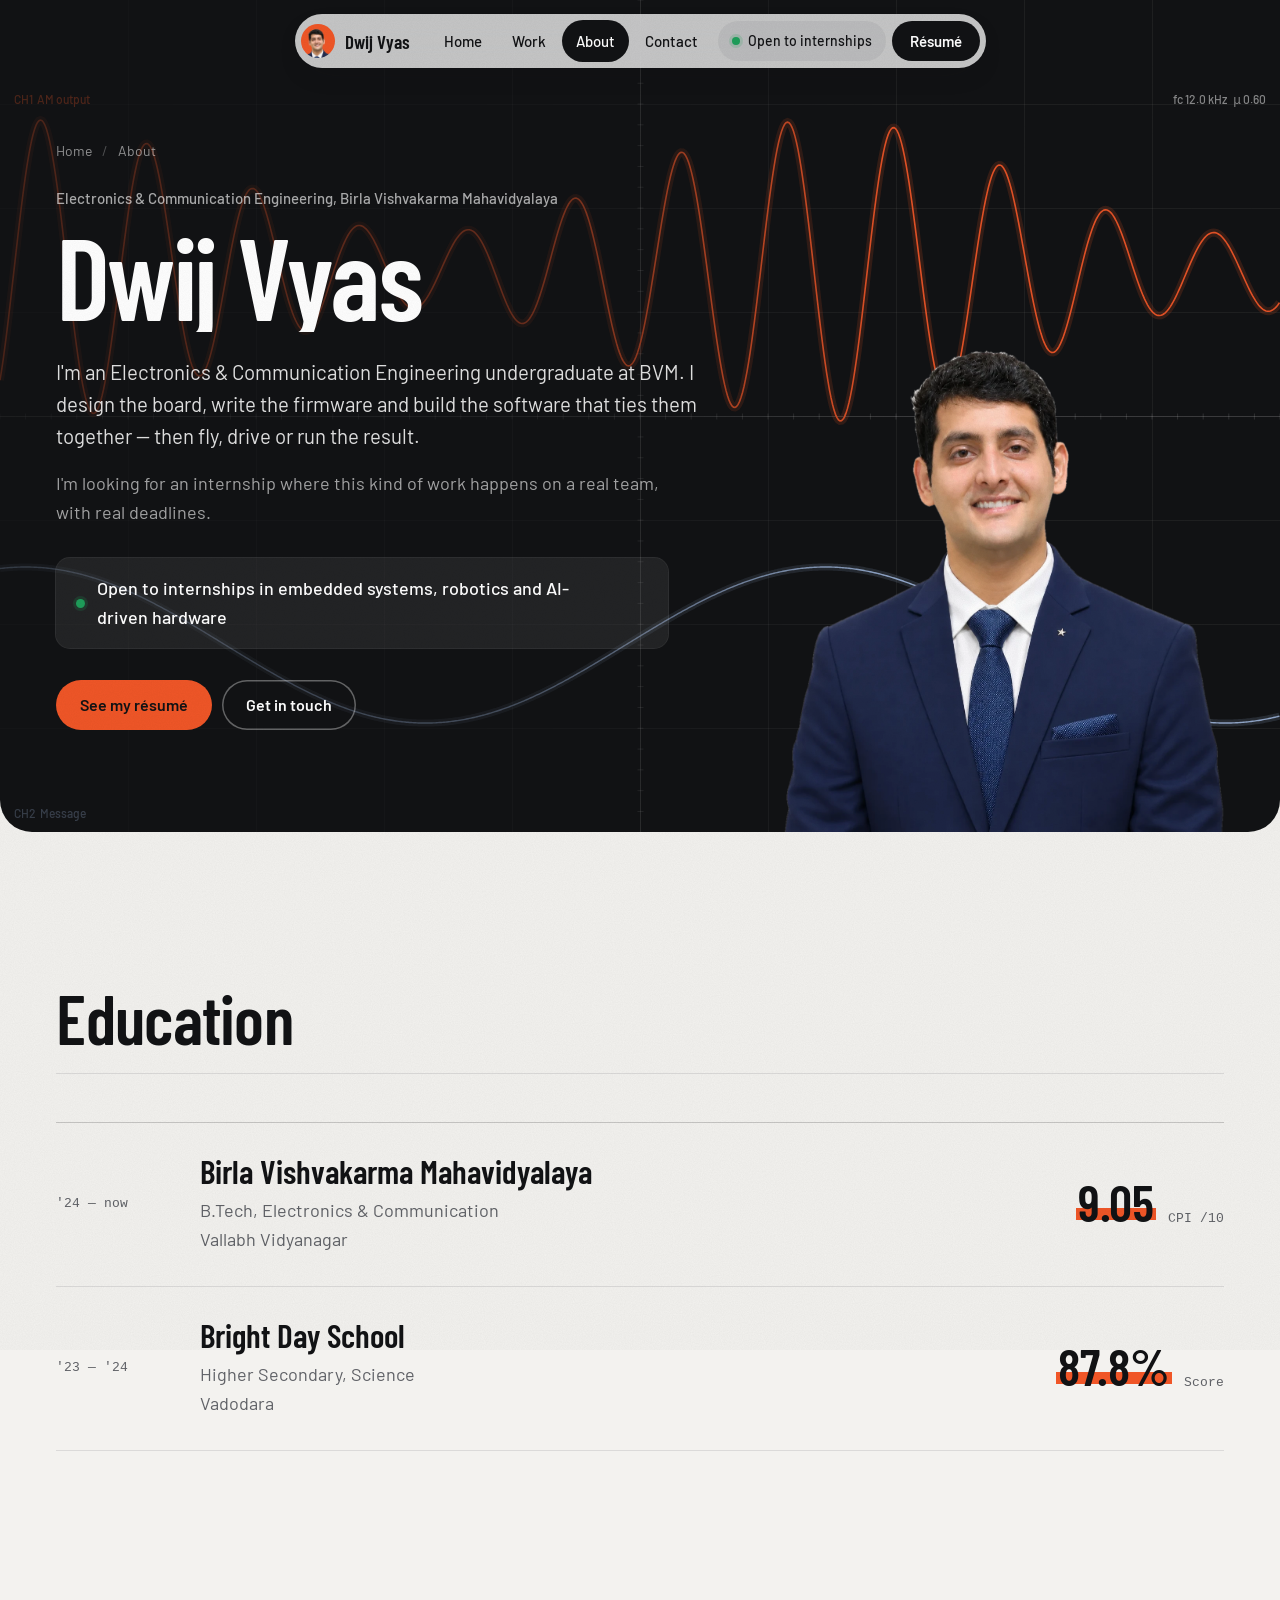
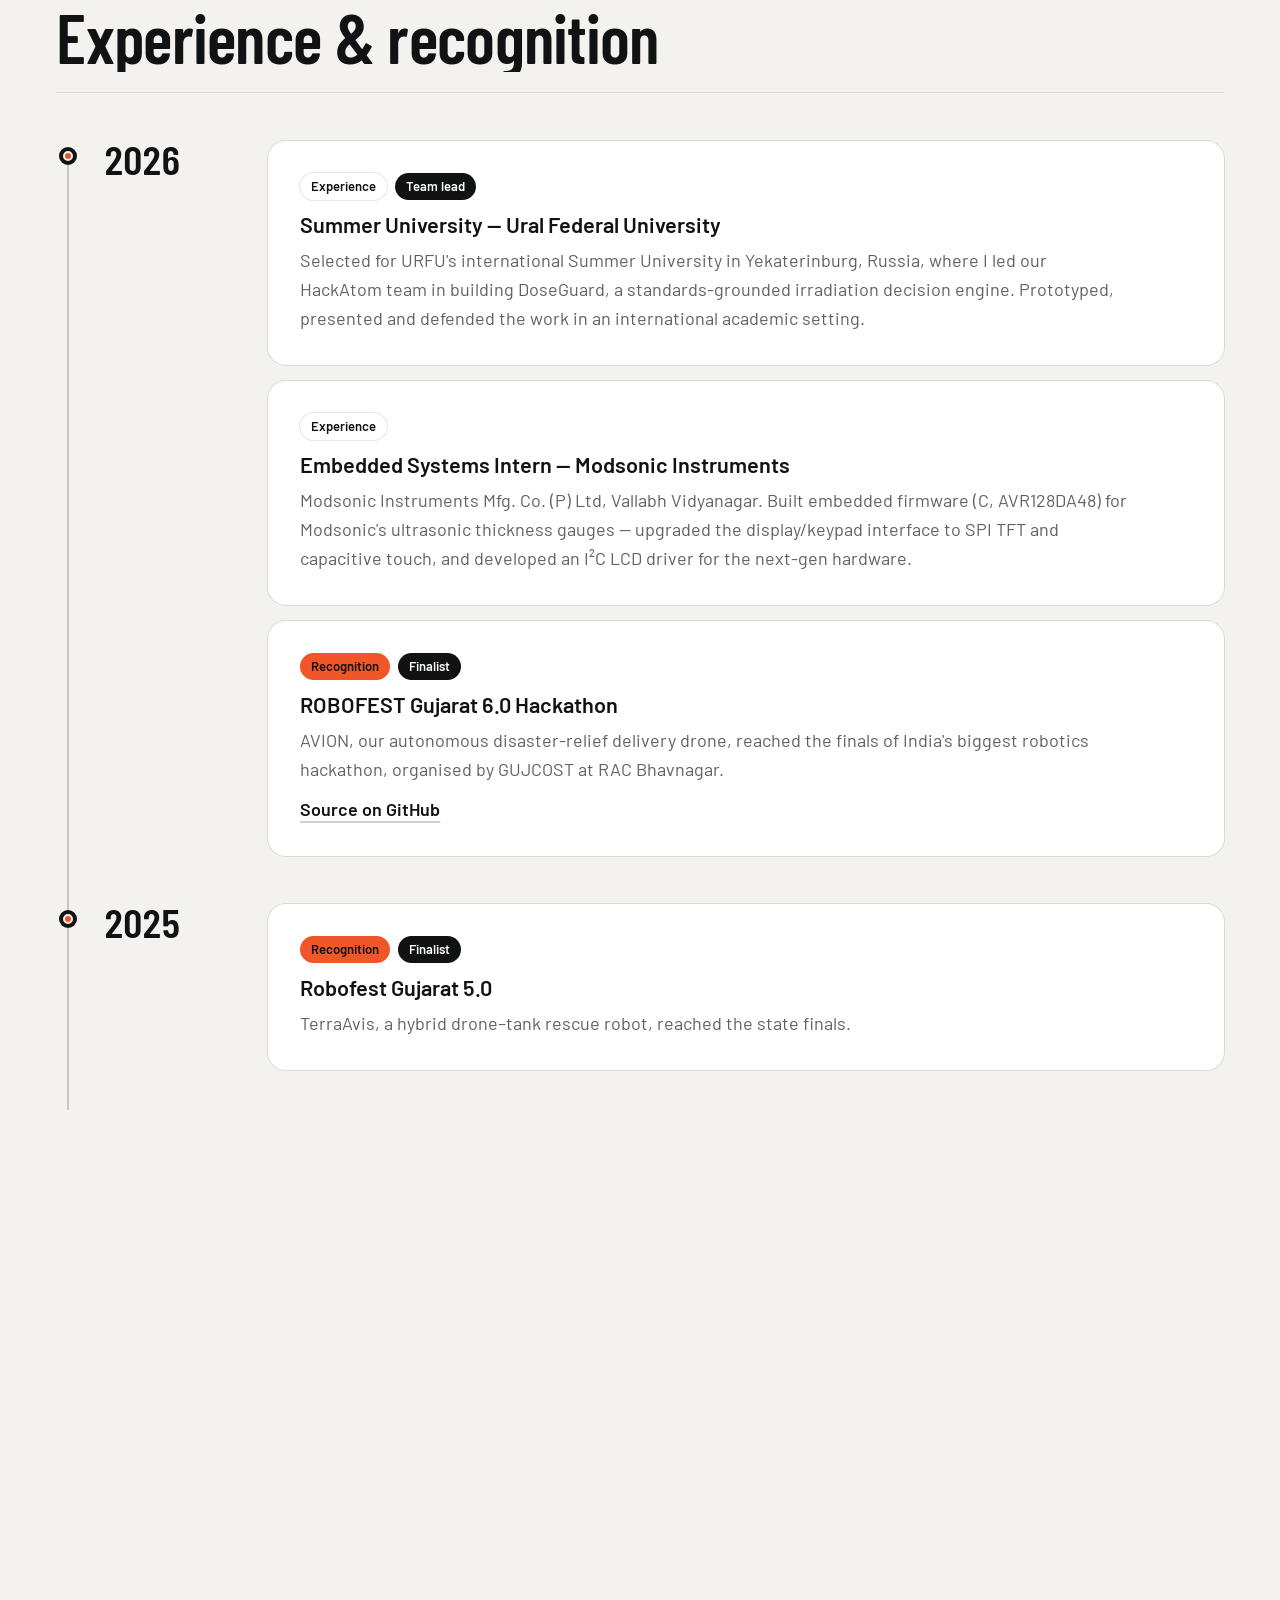
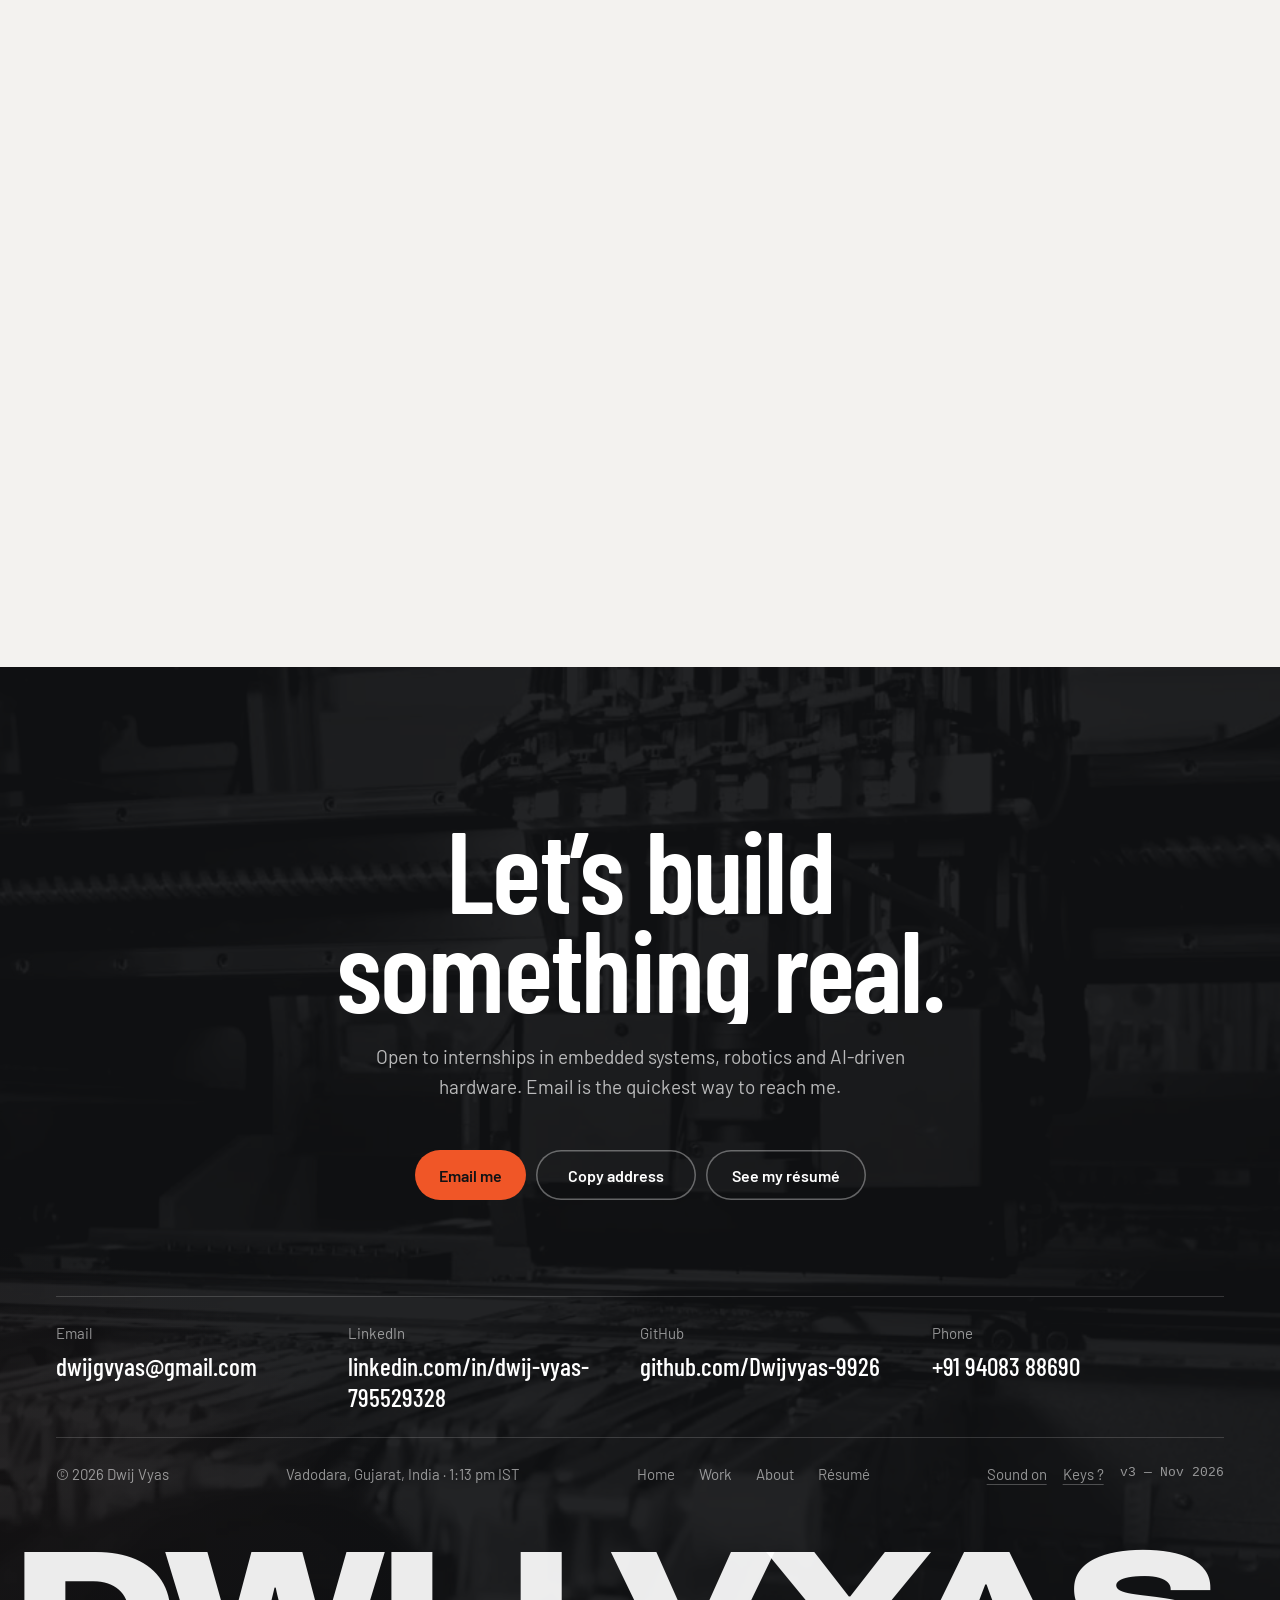
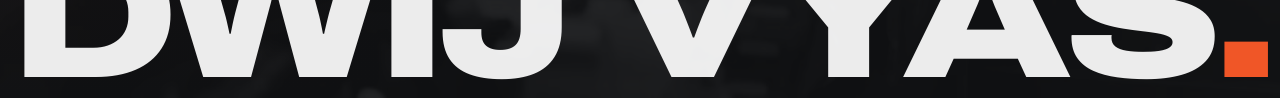
==== about.html @ 664eb2e4 "Replace the site with the new portfolio Removes the previous site (index, admin, recruiter page, the" ====
<!DOCTYPE html>
<html lang="en">
<head>
<meta charset="utf-8">
<meta name="viewport" content="width=device-width, initial-scale=1, viewport-fit=cover">
<title>About — Dwij Vyas</title>
<meta name="description" content="About Dwij Vyas: Electronics &amp; Communication Engineering at BVM, embedded systems intern, two-time state robotics finalist. Education, experience, recognition and skills.">
<meta name="author" content="Dwij Vyas">
<meta name="theme-color" content="#F3F2EF">
<link rel="canonical" href="https://dwijvyasportfolio.vercel.app/about">
<meta property="og:type" content="website">
<meta property="og:url" content="https://dwijvyasportfolio.vercel.app/about">
<meta property="og:title" content="About — Dwij Vyas">
<meta property="og:description" content="About Dwij Vyas: Electronics &amp; Communication Engineering at BVM, embedded systems intern, two-time state robotics finalist. Education, experience, recognition and skills.">
<meta property="og:image" content="https://dwijvyasportfolio.vercel.app/og-image.jpg">
<meta property="og:image:width" content="1200">
<meta property="og:image:height" content="630">
<meta property="og:image:alt" content="Dwij Vyas — engineering portfolio">
<meta property="og:site_name" content="Dwij Vyas">
<meta property="og:locale" content="en_IN">
<meta name="twitter:card" content="summary_large_image">
<meta name="twitter:title" content="About — Dwij Vyas">
<meta name="twitter:description" content="About Dwij Vyas: Electronics &amp; Communication Engineering at BVM, embedded systems intern, two-time state robotics finalist. Education, experience, recognition and skills.">
<meta name="twitter:image" content="https://dwijvyasportfolio.vercel.app/og-image.jpg">
<link rel="icon" href="./favicon.ico" sizes="any">
<link rel="icon" type="image/png" sizes="32x32" href="./assets/favicon-32.png">
<link rel="icon" type="image/png" sizes="192x192" href="./assets/favicon-192.png">
<link rel="apple-touch-icon" sizes="180x180" href="./assets/apple-touch-icon.png">
<link rel="preload" href="./fonts/BarlowCondensed-600.woff2" as="font" type="font/woff2" crossorigin>
<link rel="preload" href="./fonts/Barlow-400.woff2" as="font" type="font/woff2" crossorigin>
<link rel="preload" href="./fonts/BenchMono-400.woff2" as="font" type="font/woff2" crossorigin>
<link rel="preload" href="./assets/portrait-hero.webp" as="image">
<link rel="stylesheet" href="./vendor/lenis/lenis.css">
<link rel="stylesheet" href="./assets/site.css">
<script type="application/ld+json">
{
  "@context": "https://schema.org",
  "@type": "Person",
  "name": "Dwij Vyas",
  "jobTitle": "Electronics & Communication Engineering student",
  "description": "Builds hardware-software systems: an autonomous relief drone, a hybrid drone-tank rescue robot, a 4-bit microprocessor from discrete logic, embedded AI devices.",
  "email": "mailto:dwijgvyas@gmail.com",
  "telephone": "+91-94083-88690",
  "url": "https://dwijvyasportfolio.vercel.app/",
  "image": "https://dwijvyasportfolio.vercel.app/assets/portrait-hero.webp",
  "address": { "@type": "PostalAddress", "addressLocality": "Vadodara", "addressRegion": "Gujarat", "addressCountry": "IN" },
  "alumniOf": [
    { "@type": "CollegeOrUniversity", "name": "Birla Vishvakarma Mahavidyalaya" },
    { "@type": "HighSchool", "name": "Bright Day School, Vadodara" }
  ],
  "sameAs": ["https://www.linkedin.com/in/dwij-vyas-795529328/", "https://github.com/Dwijvyas-9926"],
  "knowsAbout": ["Embedded systems","Robotics","Autonomous UAVs","Digital electronics","CPU architecture","PCB design","Computer vision","Verilog","Python","C++"]
}
</script>
<!-- ══════════════════════════════════════════════════════════════════
     CLOUD SYNC — optional. Leave blank and everything works locally.
     Fill these in to edit from any device and publish instantly.
     Setup takes about five minutes; see DEPLOY.md.
     The key below is a *public* anon key by design — your row-level
     security policy is what protects writes, not this string.
     ══════════════════════════════════════════════════════════════════ -->
<script>
  window.PORTFOLIO_CLOUD = {
    url: "",   // e.g. "https://abcdefgh.supabase.co"
    key: ""    // the project's anon / publishable key
  };
</script>
</head>
<body data-page="about">
<main id="main">
  <header class="ahead">
    <canvas class="ahead__scope" data-scope data-follow="pointer" data-top="104" aria-hidden="true"></canvas>
    <div class="wrap ahead__in">
      <div class="ahead__text">
        <nav class="crumbs" aria-label="Breadcrumb"><a href="./">Home</a><span aria-hidden="true">/</span><span aria-current="page">About</span></nav>
        <p class="eyebrow" data-bind="discipline"></p>
        <h1 class="rv" data-bind="name"></h1>
        <p class="ahead__lead" data-bind="about1"></p>
        <p class="ahead__more" data-bind="about2"></p>
        <p class="avail" data-bind="availability"></p>
        <div class="bio__cta">
          <a class="btn btn--accent" href="./resume.html" data-magnetic>See my résumé</a>
          <a class="btn btn--ghost" href="#contact">Get in touch</a>
        </div>
      </div>
      <figure class="ahead__img"><img src="./assets/portrait-hero.webp" width="1123" height="1230" alt="Portrait of Dwij Vyas" decoding="async"></figure>
    </div>
  </header>

  <section class="sect" aria-labelledby="edu-h">
    <div class="wrap">
      <div class="shead"><h2 class="rv" id="edu-h"><span class="line"><span>Education</span></span></h2></div>
      <ol class="edu" data-bind="education"></ol>
    </div>
  </section>

  <section class="sect" aria-labelledby="rec-h">
    <div class="wrap">
      <div class="shead"><h2 class="rv" id="rec-h"><span class="line"><span>Experience &amp; recognition</span></span></h2></div>
      <div class="tl" id="tl" data-bind="record"></div>
    </div>
  </section>

  <section class="sect" aria-labelledby="sk-h">
    <div class="wrap">
      <div class="skpanel">
        <div class="shead"><h2 class="rv" id="sk-h"><span class="line"><span>Skills</span></span></h2><p class="mono" data-bind="skillsMeta"></p></div>
        <div class="skgrid" data-bind="skills"></div>
      </div>
    </div>
  </section>
</main>
<script src="./vendor/lenis/lenis.min.js"></script>
<script src="./assets/site.js"></script>
<script src="./assets/scope.js" defer></script>
<script>
Site.ready(C => {
  const { $, esc, bind, linkLabel, ext, observe, reduced } = Site;
  const p = C.profile || {};
  bind('discipline', esc([p.discipline, p.institution].filter(Boolean).join(', ')));
  bind('name', `<span class="line"><span>${esc(String(p.name || '').trim())}</span></span>`);
  bind('about1', esc(p.about1));
  bind('about2', esc(p.about2));
  const av = bind('availability', esc(p.availability)); if (av && !p.availability) av.hidden = true;

  // education: a card each, with the score pulled out
  bind('education', (C.education || []).map(e => {
    const parts = String(e.detail || '').split('·').map(s => s.trim()).filter(Boolean);
    const si = parts.findIndex(s => /CPI|%|GPA|CGPA/i.test(s));
    const score = si > -1 ? parts.splice(si, 1)[0] : '';
    const m = /([\d.]+)\s*(\/\s*\d+|%)?/.exec(score);
    return `<li class="edu__row fade"><span class="edu__yr mono">${esc(e.years)}</span><span class="edu__body"><h3>${esc(e.school)}</h3><p>${parts.map(esc).join('<br>')}</p></span>
      ${m ? `<span class="edu__score"><b>${esc(m[1])}${m[2] === '%' ? '%' : ''}</b><span class="mono">${esc(/CPI/i.test(score) ? 'CPI' + (m[2] && m[2] !== '%' ? ' ' + m[2].replace(/\s/g, '') : '') : 'Score')}</span></span>` : ''}</li>`;
  }).join(''));

  // experience & recognition: a trace with solder-pad nodes
  const ms = (C.milestones || []).slice();
  const years = [...new Set(ms.map(m => String(m.when || '').trim()))].sort((a, b) => b.localeCompare(a));
  bind('record', years.map(y => `
    <div class="tl__year fade"><p class="tl__k">${esc(y || '')}</p><div>
      ${ms.filter(m => String(m.when || '').trim() === y).map(m => `
        <article class="entry">
          <div class="entry__top"><span class="pill pill--${esc(String(m.kind || '').toLowerCase())}">${esc(m.kind)}</span>${m.emphasis ? `<span class="pill pill--em">${esc(m.emphasis)}</span>` : ''}</div>
          <h3>${esc(m.title)}</h3>
          ${m.note ? `<p>${esc(m.note)}</p>` : ''}
          ${m.link ? `<a class="link" href="${esc(Site.safeHref(m.link))}"${ext(m.link)}>${linkLabel(m.link)}</a>` : ''}
        </article>`).join('')}
    </div></div>`).join(''));
  // the trace fills in as you scroll through it
  const tl = $('#tl');
  const fill = () => { const r = tl.getBoundingClientRect(); const q = Math.min(1, Math.max(0, (innerHeight * 0.7 - r.top) / r.height)); tl.style.setProperty('--fill-h', (reduced ? 100 : q * 100).toFixed(1) + '%'); };
  addEventListener('scroll', fill, { passive: true }); fill();

  // skills: each area gets its own waveform
  const WAVES = { logic: 'square', embedded: 'pulse', software: 'sine', robotics: 'triangle', fab: 'saw' };
  const wave = kind => {
    const pts = [];
    for (let i = 0; i <= 200; i++) {
      const x = i / 200, ph = (x * 4) % 1; let y;
      if (kind === 'square') y = ph < 0.5 ? 0.15 : 0.85;
      else if (kind === 'pulse') y = ph < 0.18 ? 0.12 : 0.88;
      else if (kind === 'triangle') y = ph < 0.5 ? 0.85 - ph * 1.4 : 0.15 + (ph - 0.5) * 1.4;
      else if (kind === 'saw') y = 0.85 - ph * 0.7;
      else y = 0.5 - 0.36 * Math.sin(x * 8 * Math.PI);
      pts.push(`${(x * 300).toFixed(1)},${(y * 36).toFixed(1)}`);
    }
    return `<svg viewBox="0 0 300 36" preserveAspectRatio="none" aria-hidden="true"><line x1="0" y1="18" x2="300" y2="18"/><path d="M${pts.join(' L')}"/></svg>`;
  };
  const all = (C.domains || []).find(d => d.id === 'all');
  const doms = (C.domains || []).filter(d => d.id !== 'all' && (d.skills || []).length);
  bind('skillsMeta', all ? `${all.skills.length} tools and disciplines across ${doms.length} areas` : '');
  bind('skills', doms.map((d, i) => `<article class="skcard fade${doms.length % 3 === 2 && i === doms.length - 1 ? ' skcard--wide' : ''}">${wave(WAVES[d.id] || 'sine')}
    <h3>${esc(d.label)}<small class="mono">${d.skills.length}</small></h3><ul>${d.skills.map(s => `<li>${esc(s)}</li>`).join('')}</ul></article>`).join(''));
  observe();
});
</script>
</body>
</html>
---- vendor/lenis/lenis.css ----
html.lenis,html.lenis body{height:auto}.lenis.lenis-smooth [data-lenis-prevent]{overscroll-behavior:contain}.lenis.lenis-stopped{overflow:clip}.lenis.lenis-smooth iframe{pointer-events:none}
---- assets/site.css ----
/* ─────────────────────────────────────────────────────────────
   Dwij Vyas — shared design system
   Palette: neutral off-white, near-black ink, one orange accent.
   Spacing: 8px scale. Type: Barlow Condensed (display), Barlow (text).
   ───────────────────────────────────────────────────────────── */
@font-face{font-family:"Barlow";src:url(../fonts/Barlow-400.woff2) format("woff2");font-weight:400;font-style:normal;font-display:swap}
@font-face{font-family:"Barlow";src:url(../fonts/Barlow-400i.woff2) format("woff2");font-weight:400;font-style:italic;font-display:swap}
@font-face{font-family:"Barlow";src:url(../fonts/Barlow-500.woff2) format("woff2");font-weight:500;font-style:normal;font-display:swap}
@font-face{font-family:"Barlow";src:url(../fonts/Barlow-600.woff2) format("woff2");font-weight:600;font-style:normal;font-display:swap}
@font-face{font-family:"Archivo";src:url(../fonts/Archivo-var.woff2) format("woff2");font-weight:600 900;font-stretch:100% 125%;font-style:normal;font-display:swap}
@font-face{font-family:"Bench Mono";src:url(../fonts/BenchMono-400.woff2) format("woff2");font-weight:400;font-style:normal;font-display:swap}
@font-face{font-family:"Barlow Condensed";src:url(../fonts/BarlowCondensed-500.woff2) format("woff2");font-weight:500;font-style:normal;font-display:swap}
@font-face{font-family:"Barlow Condensed";src:url(../fonts/BarlowCondensed-600.woff2) format("woff2");font-weight:600;font-style:normal;font-display:swap}

:root{
  --bg:#F3F2EF;        /* page */
  --card:#FFFFFF;      /* raised surfaces */
  --fill:#E8E7E3;      /* quiet fills, image placeholders */
  --ink:#111214;       /* text, dark blocks */
  --ink-2:#5F6166;     /* secondary text (5.5:1 on --bg) */
  --accent:#F05627;    /* markers, dots, hovers; never as text on light */
  --line:rgba(17,18,20,.1);
  --line-2:rgba(17,18,20,.2);

  --sans:"Barlow",system-ui,-apple-system,"Segoe UI",Roboto,Arial,sans-serif;
  --cond:"Barlow Condensed","Barlow",system-ui,sans-serif;
  --mono:"Bench Mono",ui-monospace,"SF Mono",Menlo,Consolas,monospace;

  /* type scale */
  --t-display:clamp(64px,9vw,148px);
  --t-title:clamp(44px,5.4vw,84px);
  --t-head:clamp(28px,2.6vw,40px);
  --t-lead:clamp(20px,1.6vw,24px);
  --t-body:18px;
  --t-small:15px;
  --t-label:13px;

  /* spacing (8px scale) */
  --s1:8px;--s2:16px;--s3:24px;--s4:32px;--s5:48px;--s6:64px;--s7:96px;--s8:128px;
  --gx:clamp(20px,4.4vw,64px);
  --max:1320px;
  --sect:clamp(96px,12vw,160px);
  --radius:18px;
  --ease:cubic-bezier(.2,.7,.1,1);
}

*,*::before,*::after{box-sizing:border-box}
html{-webkit-text-size-adjust:100%;scroll-padding-top:96px}
body{margin:0;background:var(--bg);color:var(--ink);font:400 var(--t-body)/1.6 var(--sans);
  -webkit-font-smoothing:antialiased;text-rendering:optimizeLegibility;overflow-x:clip}
img{max-width:100%;display:block}
a{color:inherit;text-decoration-thickness:1px;text-underline-offset:.22em}
h1,h2,h3,h4,p,ul,ol,dl,dd,figure{margin:0}
h1,h2,h3{text-wrap:balance}
p{text-wrap:pretty}
ul,ol{padding:0;list-style:none}
button{font:inherit;color:inherit;background:none;border:0;padding:0;cursor:pointer;text-align:inherit}
:focus-visible{outline:2px solid var(--accent);outline-offset:3px;border-radius:6px}
::selection{background:var(--ink);color:#fff}
[hidden]{display:none!important}
.wrap{max-width:var(--max);margin:0 auto;padding:0 var(--gx)}
.sr{position:absolute!important;width:1px;height:1px;overflow:hidden;clip:rect(0 0 0 0);white-space:nowrap}
.skip{position:absolute;left:12px;top:-60px;z-index:100;background:var(--ink);color:#fff;padding:10px 14px;border-radius:8px}
.skip:focus{top:12px}
.muted{color:var(--ink-2)}
.mono{font-family:var(--mono);font-size:13px;letter-spacing:0;font-feature-settings:"tnum" 1}

/* ── chrome: preloader, grain, progress, cursor ─────────── */
.pre{position:fixed;inset:0;z-index:90;background:var(--ink);color:#fff;display:flex;flex-direction:column;justify-content:flex-end;padding:0 var(--gx) var(--s4);
  transition:transform .9s cubic-bezier(.8,0,.2,1),visibility 0s .9s;will-change:transform}
.pre.is-done{transform:translateY(-100%);visibility:hidden}
.pre__n{font-size:clamp(64px,10vw,160px);line-height:.9;letter-spacing:-.04em;font-family:var(--cond);font-weight:600}
.pre__n span+span{font-size:.3em;color:rgba(255,255,255,.4);margin-left:.1em;letter-spacing:0}
.pre__w{margin-top:var(--s2);color:rgba(255,255,255,.55)}
body.is-pre{overflow:hidden}
.grain{position:fixed;inset:-50%;z-index:60;pointer-events:none;opacity:.045;mix-blend-mode:multiply;
  background-image:url("data:image/svg+xml,%3Csvg xmlns='http://www.w3.org/2000/svg' width='280' height='280'%3E%3Cfilter id='n'%3E%3CfeTurbulence type='fractalNoise' baseFrequency='.9' numOctaves='3' stitchTiles='stitch'/%3E%3CfeColorMatrix values='0 0 0 0 0 0 0 0 0 0 0 0 0 0 0 0 0 0 .9 0'/%3E%3C/filter%3E%3Crect width='100%25' height='100%25' filter='url(%23n)'/%3E%3C/svg%3E");
  animation:grain 1.2s steps(4) infinite}
@media (pointer:coarse){.grain{animation:none;opacity:.035}}
@keyframes grain{0%{transform:translate(0,0)}25%{transform:translate(-3%,2%)}50%{transform:translate(2%,-3%)}75%{transform:translate(-1%,-1%)}100%{transform:translate(3%,2%)}}
.prog{position:fixed;left:0;right:0;top:0;height:2px;z-index:45;pointer-events:none}
.prog i{display:block;height:100%;background:var(--accent);transform:scaleX(0);transform-origin:0 50%}
.cur{position:fixed;left:0;top:0;z-index:95;pointer-events:none;opacity:0;transition:opacity .3s;will-change:transform}
.cur.is-on{opacity:1}
.cur i{position:absolute;left:-4px;top:-4px;width:8px;height:8px;border-radius:50%;background:var(--ink);transition:transform .35s var(--ease),opacity .25s}
.cur span{position:absolute;left:-30px;top:-30px;width:60px;height:60px;border-radius:50%;background:var(--accent);color:var(--ink);display:grid;place-items:center;
  font:600 13px/1 var(--sans);transform:scale(0);transition:transform .4s var(--ease)}
.cur.is-label i{transform:scale(0)}
.cur.is-label span{transform:scale(1)}
@media (hover:hover) and (pointer:fine){body:has(.cur){cursor:none}body:has(.cur) a,body:has(.cur) button,body:has(.cur) input{cursor:none}}

/* ── buttons ─────────────────────────────────────────────── */
.btn{display:inline-flex;align-items:center;justify-content:center;gap:10px;height:50px;padding:0 24px;border-radius:999px;
  font-weight:600;font-size:16px;text-decoration:none;white-space:nowrap;
  transition:background-color .25s,color .25s,box-shadow .25s,transform .35s var(--ease)}
.btn svg{width:16px;height:16px;stroke:currentColor;fill:none;stroke-width:1.8;stroke-linecap:round;stroke-linejoin:round}
.btn--primary{background:var(--ink);color:#fff}
.btn--primary:hover{background:#2A2B2F}
.btn--ghost{box-shadow:inset 0 0 0 1.5px var(--line-2)}
.btn--ghost:hover{box-shadow:inset 0 0 0 1.5px var(--ink)}
.btn--accent{background:var(--accent);color:var(--ink)}
.btn--accent:hover{background:#FF6B3D}
.btn--light{background:#fff;color:var(--ink)}
.btn--sm{height:40px;padding:0 18px;font-size:15px}
.link{font-weight:600;text-decoration:underline;text-decoration-thickness:1.5px;text-underline-offset:.28em;text-decoration-color:var(--line-2);transition:text-decoration-color .2s}
.link:hover{text-decoration-color:var(--accent)}

/* ── header: floating pill ───────────────────────────────── */
.hdr{position:fixed;top:14px;left:0;right:0;z-index:40;display:flex;justify-content:center;padding:0 12px;pointer-events:none;transition:transform .5s var(--ease)}
.hdr.is-hidden{transform:translateY(calc(-100% - 20px))}
.pillnav{view-transition-name:pillnav;pointer-events:auto;display:flex;align-items:center;gap:6px;padding:6px;border-radius:999px;
  background:rgba(255,255,255,.76);-webkit-backdrop-filter:saturate(1.4) blur(16px);backdrop-filter:saturate(1.4) blur(16px);
  box-shadow:0 10px 30px -14px rgba(17,18,20,.28),0 0 0 1px rgba(17,18,20,.06)}
.pillnav__me{display:flex;align-items:center;gap:10px;padding:0 14px 0 0;text-decoration:none;font:600 19px/1 var(--cond)}
.pillnav__me img{width:34px;height:34px;border-radius:50%;object-fit:cover}
.nav{display:flex;gap:2px}
.nav a{font-size:15px;font-weight:500;text-decoration:none;padding:9px 14px;border-radius:999px;transition:background-color .2s,color .2s}
.nav a:hover{background:rgba(17,18,20,.06)}
.nav a{position:relative}
.nav a[aria-current="page"]{background:var(--ink);color:#fff}
.status{display:inline-flex;align-items:center;gap:8px;font-size:14px;font-weight:500;padding:9px 14px;border-radius:999px;background:rgba(17,18,20,.05);white-space:nowrap}
.status::before{content:"";width:8px;height:8px;border-radius:50%;background:#1E9E5A;box-shadow:0 0 0 3px rgba(30,158,90,.18)}
.menu-btn{display:none;font-weight:600;font-size:15px;padding:9px 16px;border-radius:999px;background:var(--ink);color:#fff}
@media (max-width:1060px){.status{display:none}}
@media (max-width:820px){
  .nav,.pillnav>.btn{display:none}
  .menu-btn{display:block}
  .pillnav{width:100%;justify-content:space-between}
  .nav.is-open{display:flex;position:fixed;top:72px;left:12px;right:12px;flex-direction:column;gap:2px;padding:10px;border-radius:24px;
    background:rgba(255,255,255,.97);box-shadow:0 20px 40px -16px rgba(17,18,20,.3)}
  .nav.is-open a{font:600 30px/1.1 var(--cond);padding:12px 14px;border-radius:14px}
}

/* ── shared structure ───────────────────────────────────── */
.sect{padding-top:var(--sect)}
.shead{display:flex;align-items:flex-end;justify-content:space-between;gap:var(--s3);padding-bottom:var(--s3);margin-bottom:var(--s5);border-bottom:1px solid var(--line)}
.shead h2{font:600 var(--t-title)/.92 var(--cond);letter-spacing:-.01em}
.shead p{color:var(--ink-2);max-width:26em;text-align:right;padding-bottom:8px}
.eyebrow{font-size:var(--t-small);font-weight:500;color:var(--ink-2);margin-bottom:var(--s2)}
@media (max-width:700px){.shead{flex-direction:column;align-items:flex-start}.shead p{text-align:left}}

/* page header (work, about, project) */
.phead{padding:clamp(128px,16vw,184px) 0 var(--s6)}
.crumbs{display:flex;gap:10px;font-size:14px;color:var(--ink-2);margin-bottom:var(--s3)}
.crumbs a{text-decoration:none}
.crumbs a:hover{color:var(--ink)}
.crumbs span[aria-hidden]{opacity:.5}
.phead h1{font:600 var(--t-display)/.86 var(--cond);letter-spacing:-.02em}
.phead__lede{font-size:var(--t-lead);line-height:1.5;max-width:34em;margin-top:var(--s3);color:var(--ink-2)}

/* masked line reveals */
.line{display:block;overflow:hidden;padding-bottom:.06em;margin-bottom:-.06em}
.line>span{display:block}
.rv .line>span{transform:translateY(105%);transition:transform 1.1s var(--ease)}
.rv.in .line>span{transform:none}
.fade{opacity:0;transform:translateY(18px);transition:opacity .9s var(--ease),transform 1s var(--ease)}
.fade.in{opacity:1;transform:none}

/* ── project card (home + work) ─────────────────────────── */
.pgrid{display:grid;grid-template-columns:repeat(2,minmax(0,1fr));column-gap:clamp(24px,3vw,48px);row-gap:clamp(56px,6vw,88px)}
.pcard{display:block;text-decoration:none;color:inherit}
.pcard__img{position:relative;border-radius:var(--radius);overflow:hidden;background:var(--fill);aspect-ratio:4/3}
.pcard__img img{width:100%;height:100%;object-fit:cover;transition:transform .9s var(--ease)}
.pcard:hover .pcard__img img{transform:scale(1.035)}
.pcard__go{position:absolute;right:16px;bottom:16px;width:48px;height:48px;border-radius:50%;background:#fff;display:grid;place-items:center;
  opacity:0;transform:translateY(8px) scale(.9);transition:opacity .35s,transform .45s var(--ease)}
.pcard__go svg{width:18px;height:18px;stroke:var(--ink);fill:none;stroke-width:1.8;stroke-linecap:round;stroke-linejoin:round}
.pcard:hover .pcard__go,.pcard:focus-visible .pcard__go{opacity:1;transform:none}
.pcard__body{padding-top:var(--s3);display:grid;grid-template-columns:minmax(0,1fr) auto;column-gap:var(--s3);row-gap:6px}
.pcard__n{position:absolute;left:16px;top:14px;z-index:1;color:#fff;font-family:var(--mono);font-size:13px;padding:6px 9px;border-radius:999px;background:rgba(17,18,20,.55);-webkit-backdrop-filter:blur(6px);backdrop-filter:blur(6px)}
.pcard__t{font:600 clamp(30px,2.6vw,40px)/1 var(--cond);letter-spacing:-.005em}
.pcard__s{grid-column:1;font-size:17px;color:var(--ink-2);line-height:1.45}
.pcard__cat{grid-column:2;grid-row:1;align-self:center;font-size:var(--t-label);font-weight:600;padding:7px 11px;border-radius:999px;background:var(--card);box-shadow:0 0 0 1px var(--line);white-space:nowrap}
.pcard__res{grid-column:1/-1;display:flex;gap:10px;align-items:baseline;margin-top:var(--s1);font-size:var(--t-small);font-weight:500}
.pcard__res::before{content:"";flex:none;width:7px;height:7px;border-radius:50%;background:var(--accent);transform:translateY(-1px)}
.pcard--wide{grid-column:1/-1;display:grid;grid-template-columns:minmax(0,7fr) minmax(0,5fr);gap:clamp(24px,3vw,48px);align-items:end}
.pcard--wide .pcard__img{aspect-ratio:16/10}
.pcard--wide .pcard__body{padding-top:0;display:block}
.pcard--wide .pcard__t{font-size:clamp(52px,6vw,92px);line-height:.9}
.pcard--wide .pcard__s{font-size:var(--t-lead);color:var(--ink);margin-top:var(--s2)}
.pcard--wide .pcard__d{margin-top:var(--s3);color:var(--ink-2);display:-webkit-box;-webkit-line-clamp:5;-webkit-box-orient:vertical;overflow:hidden}
.pcard--wide .pcard__cat{display:inline-block;margin-bottom:var(--s3)}
.pcard--wide .pcard__res{margin-top:var(--s3)}
@media (max-width:820px){
  .pgrid{grid-template-columns:1fr}
  .pcard--wide{grid-template-columns:1fr}
}

/* filters */
.toolbar{display:flex;flex-wrap:wrap;justify-content:space-between;align-items:center;gap:var(--s2);margin-bottom:var(--s6)}
.filters{display:flex;flex-wrap:wrap;gap:8px}
.views{display:inline-flex;padding:4px;border-radius:999px;background:var(--card);box-shadow:0 0 0 1px var(--line)}
.views button{font-size:14px;font-weight:600;padding:8px 16px;border-radius:999px;color:var(--ink-2);transition:background-color .2s,color .2s}
.views button[aria-pressed="true"]{background:var(--ink);color:#fff}
.index{display:none}
.index th{text-align:left;font-size:var(--t-label);font-weight:600;color:var(--ink-2);padding:0 var(--s2) 14px 0;border-bottom:1px solid var(--line-2)}
.index td{padding:20px var(--s2) 20px 0;border-bottom:1px solid var(--line);vertical-align:middle}
.index tr.row{cursor:pointer;transition:background-color .2s}
.index tr.row:hover{background:rgba(255,255,255,.7)}
.index td:first-child{display:flex;align-items:center;gap:var(--s2)}
.index img{width:72px;aspect-ratio:4/3;object-fit:cover;border-radius:8px;background:var(--fill);flex:none}
.index a{font:600 24px/1.05 var(--cond);text-decoration:none}
.index small{display:block;font-size:14px;color:var(--ink-2);margin-top:3px}
.index .yr{font-feature-settings:"tnum" 1;white-space:nowrap}
.index tr.is-out{display:none}
@media (max-width:820px){.index .hide-s{display:none}}
.filters button{font-size:15px;font-weight:500;padding:10px 18px;border-radius:999px;box-shadow:inset 0 0 0 1px var(--line-2);transition:background-color .2s,color .2s,box-shadow .2s}
.filters button:hover{box-shadow:inset 0 0 0 1px var(--ink)}
.filters button[aria-pressed="true"]{background:var(--ink);color:#fff;box-shadow:none}
.filters sup{font-size:11px;margin-left:4px;opacity:.6}
.pcard.is-out,.row.is-out{display:none}

/* page-to-page transitions (browsers that support cross-document view transitions) */
@view-transition{navigation:auto}
::view-transition-old(root){animation:vt-out .35s cubic-bezier(.7,0,.2,1) both}
::view-transition-new(root){animation:vt-in .55s cubic-bezier(.2,.7,.1,1) both}
@keyframes vt-out{to{opacity:0;transform:translateY(-12px)}}
@keyframes vt-in{from{opacity:0;transform:translateY(16px)}}

/* ── home ───────────────────────────────────────────────── */
#blob{position:absolute;inset:0;width:100%;height:100%;z-index:0;display:block;opacity:0;transition:opacity 1.6s var(--ease) .2s;pointer-events:none}
#blob.is-ready{opacity:1}
.hero{position:relative;height:100vh;height:100svh;min-height:640px;overflow:hidden;
  background:radial-gradient(ellipse 46% 62% at 50% 78%,#FFFFFF 0%,rgba(255,255,255,0) 72%)}
.hero::after{content:"";position:absolute;left:0;right:0;bottom:0;height:42%;z-index:2;pointer-events:none;
  background:linear-gradient(0deg,var(--bg) 0%,var(--bg) 18%,rgba(243,242,239,.9) 42%,rgba(243,242,239,0) 100%)}
.hero__name{position:absolute;left:0;right:0;top:clamp(92px,13.5vh,150px);z-index:1;display:flex;justify-content:space-between;gap:.3em;
  padding:0 var(--gx);font-family:"Archivo",var(--sans);font-weight:850;font-stretch:125%;font-size:clamp(56px,10.3vw,190px);line-height:.82;
  letter-spacing:-.045em;text-transform:uppercase;white-space:nowrap;will-change:transform}
.hero__name .ln{display:inline-block;overflow:hidden;padding:.02em .01em .03em}
.hero__name .ch{display:inline-block;transition:transform .5s var(--ease);background:linear-gradient(180deg,#111214 30%,#30343F 100%);-webkit-background-clip:text;background-clip:text;color:transparent}
.hero__name .dot{color:var(--accent);background:none;-webkit-text-fill-color:var(--accent)}
.go .ch:hover{transform:translateY(-5%)}
/* a flick of colour: a soft orange glow low in one corner, a fainter echo high in the other */
.hero::before{content:"";position:absolute;inset:0;z-index:0;pointer-events:none;
  background:radial-gradient(560px circle at 0% 100%,rgba(240,86,39,.30) 0%,rgba(240,86,39,.10) 40%,transparent 72%),
             radial-gradient(420px circle at 100% 0%,rgba(240,86,39,.14) 0%,transparent 70%)}
.hero__portrait{position:absolute;left:50%;bottom:0;z-index:1;margin:0;height:min(84svh,1000px);aspect-ratio:1123/1230;translate:-50% 0;will-change:transform}
.hero__portrait img{width:100%;height:100%;object-fit:contain;object-position:50% 100%}
.hero__meta{position:absolute;top:50%;z-index:3;width:min(280px,22vw)}
.plate{margin:0;border-radius:14px;background:rgba(255,255,255,.62);-webkit-backdrop-filter:blur(14px) saturate(1.3);backdrop-filter:blur(14px) saturate(1.3);box-shadow:0 0 0 1px rgba(17,18,20,.08),0 18px 40px -28px rgba(17,18,20,.35);overflow:hidden}
.plate>div{padding:12px 16px}
.plate>div+div{border-top:1px solid var(--line)}
.plate dt{color:var(--ink-2);font-size:12px;margin-bottom:5px}
.plate dd{font-weight:600;font-size:16px;line-height:1.3;color:var(--ink)}
.plate__sub{display:block;color:var(--ink-2);font-weight:400;margin-top:3px}
.hero__meta--r .plate{text-align:left}
.hero__meta--l{left:var(--gx)}
.hero__meta--r{right:var(--gx)}
.hero__foot{position:absolute;left:0;right:0;bottom:clamp(26px,5vh,52px);z-index:3;display:flex;flex-direction:column;align-items:center;text-align:center;padding:0 var(--gx)}
.hero__lede{font-size:clamp(17px,1.35vw,20px);line-height:1.5;max-width:40em}
.hero__lede strong{font-weight:600}
.hero__cta{display:flex;flex-wrap:wrap;justify-content:center;gap:10px;margin-top:20px}
.hero__mob{display:none}
.pre .ch{transform:translateY(108%)}
.go .ch{transform:none;transition:transform 1.25s var(--ease) calc(var(--i) * 45ms + .15s)}
.pre .hero__portrait img{opacity:0;transform:translateY(6%) scale(1.04);filter:blur(12px)}
.go .hero__portrait img{opacity:1;transform:none;filter:none;transition:opacity 1.3s var(--ease) .3s,transform 1.9s var(--ease) .3s,filter 1.3s var(--ease) .3s}
.pre .hero__meta,.pre .hero__foot,.pre .hero__scroll{opacity:0;transform:translateY(14px)}
.go .hero__meta,.go .hero__foot,.go .hero__scroll{opacity:1;transform:none;transition:opacity 1s var(--ease) .9s,transform 1.1s var(--ease) .9s}
.hero__scroll{position:absolute;left:var(--gx);bottom:clamp(26px,5vh,52px);z-index:3;display:flex;align-items:center;gap:10px;color:var(--ink-2)}
.hero__scroll i{display:block;width:1px;height:40px;background:var(--line-2);position:relative;overflow:hidden}
.hero__scroll i::after{content:"";position:absolute;left:0;top:-100%;width:100%;height:100%;background:var(--ink);animation:scrollhint 2.2s var(--ease) infinite}
@keyframes scrollhint{to{top:100%}}
@media (max-width:800px){
  .hero{min-height:600px}
  .hero__name{top:88px;font-size:clamp(56px,19vw,96px);flex-direction:column;align-items:flex-start;gap:0;white-space:normal;line-height:.86}
  .hero__portrait{height:min(62svh,560px);bottom:0}
  .hero__meta,.hero__scroll{display:none}
  .hero::after{height:40%}
  .hero__foot{bottom:20px}
  .hero__lede{font-size:16px}
  .hero__mob{display:flex;flex-wrap:wrap;justify-content:center;gap:4px 14px;margin-top:10px;color:var(--ink-2);font-size:12px}
  .hero__mob span:first-child{color:var(--ink);font-weight:600;font-family:var(--sans);font-size:13px}
}

.sheet{margin-top:0;border-top:1px solid var(--line);border-bottom:1px solid var(--line);background:var(--bg)}
.sheet__row{display:grid;grid-template-columns:repeat(4,minmax(0,1fr));margin:0}
.sheet__cell{padding:var(--s4) var(--s3) var(--s4) 0;border-left:1px solid var(--line);padding-left:var(--s3);transition-delay:var(--d,0ms)}
.sheet__cell:first-child{border-left:0;padding-left:0}
.sheet__cell dt{color:var(--ink-2)}
.sheet__cell dd{margin-top:12px;display:flex;align-items:baseline;gap:14px;flex-wrap:wrap}
.sheet__cell b{font:600 clamp(44px,4.6vw,72px)/.9 var(--cond);font-feature-settings:"tnum" 1;letter-spacing:-.01em}
.sheet__cell span{font-size:var(--t-small);color:var(--ink-2);max-width:12em;line-height:1.35}
@media (max-width:820px){.sheet__row{grid-template-columns:1fr 1fr}.sheet__cell:nth-child(3){border-left:0;padding-left:0}.sheet__cell:nth-child(n+3){border-top:1px solid var(--line)}}

.intro{display:grid;grid-template-columns:minmax(0,8fr) minmax(0,4fr);gap:var(--s5);align-items:end}
.statement{font:500 clamp(30px,3.4vw,50px)/1.12 var(--cond);letter-spacing:-.005em;max-width:20em}
.statement .w{color:rgba(17,18,20,.2);transition:color .35s}
.statement .w.on{color:var(--ink)}
.intro__side{display:flex;flex-direction:column;align-items:flex-start;gap:var(--s3);padding-bottom:8px}
.intro__side p{color:var(--ink-2)}
.now{width:100%;margin:0}
.now>div{display:grid;grid-template-columns:88px minmax(0,1fr);gap:12px;padding:14px 0;border-top:1px solid var(--line);line-height:1.45}
.now>div:last-child{border-bottom:1px solid var(--line)}
.now dt{color:var(--ink-2)}
.now dd{color:var(--ink);font-family:var(--sans);font-size:var(--t-small);font-weight:500}
.now__h dd{display:flex;align-items:center;gap:10px}
.now__h i{width:8px;height:8px;border-radius:50%;background:#1E9E5A;box-shadow:0 0 0 3px rgba(30,158,90,.18)}
@media (max-width:820px){.intro{grid-template-columns:1fr}}

.panel{position:relative;margin-top:0;border-radius:28px;overflow:hidden;background:var(--ink);color:#fff;padding:0 clamp(32px,4vw,56px) clamp(32px,4vw,56px)}
.lab{display:grid;grid-template-columns:minmax(0,4fr) minmax(0,8fr);gap:clamp(24px,3vw,48px);padding:clamp(32px,4vw,56px) 0 0}
.lab__k{display:flex;align-items:center;gap:10px;font-size:var(--t-label);font-weight:600;color:rgba(255,255,255,.6)}
.lab__k::before{content:"";width:8px;height:8px;border-radius:50%;background:var(--accent);box-shadow:0 0 0 3px rgba(240,86,39,.25)}
.lab__t{font:600 clamp(30px,2.8vw,42px)/1 var(--cond)}
.lab__d{font-size:var(--t-small);color:rgba(255,255,255,.66);margin-top:12px;max-width:30em}
.lab__ctls{display:flex;align-items:center;gap:10px;flex-wrap:wrap;margin-top:var(--s3)}
.seg{display:inline-flex;padding:4px;border-radius:999px;background:rgba(255,255,255,.07)}
.listen{display:inline-flex;align-items:center;gap:8px;font-size:14px;font-weight:600;padding:10px 16px;border-radius:999px;box-shadow:inset 0 0 0 1px rgba(255,255,255,.25);color:rgba(255,255,255,.85);transition:background-color .2s,color .2s,box-shadow .2s}
.listen::before{content:"";width:8px;height:8px;border-radius:50%;background:rgba(255,255,255,.4);transition:background-color .2s}
.listen:hover{box-shadow:inset 0 0 0 1px #fff}
.listen[aria-pressed="true"]{background:#fff;color:var(--ink);box-shadow:none}
.listen[aria-pressed="true"]::before{background:var(--accent);animation:pulse 1s ease-in-out infinite}
@keyframes pulse{50%{transform:scale(1.6);opacity:.6}}
.seg button{font-size:14px;font-weight:600;padding:8px 18px;border-radius:999px;color:rgba(255,255,255,.7);transition:background-color .2s,color .2s}
.seg button[aria-pressed="true"]{background:var(--accent);color:var(--ink)}
.ctl{display:grid;grid-template-columns:72px 1fr;align-items:center;gap:12px;margin-top:var(--s2);font-size:var(--t-small);color:rgba(255,255,255,.7)}
.ctl input{width:100%;accent-color:var(--accent)}
.lab__read{display:grid;grid-template-columns:repeat(3,minmax(0,1fr));gap:12px;margin-top:var(--s3)}
.lab__read div{padding:12px;border-radius:12px;background:rgba(255,255,255,.05)}
.lab__read dt{font-size:12px;color:rgba(255,255,255,.55)}
.lab__read dd{font:600 18px/1.2 var(--cond);margin-top:4px}
.lab__scope{display:block;width:100%;height:100%;min-height:300px;border-radius:16px;background:#0A0B0D;box-shadow:inset 0 0 0 1px rgba(255,255,255,.08)}
@media (max-width:900px){.lab{grid-template-columns:1fr}.lab__scope{min-height:240px}}
.panel .stats{position:relative}
.stats{display:grid;grid-template-columns:repeat(4,minmax(0,1fr));gap:var(--s4)}
.stat{border-top:1px solid var(--line);padding-top:var(--s3)}
.panel .stat{border-top-color:rgba(255,255,255,.16)}
.panel .stat span{color:rgba(255,255,255,.62)}
.stat b{display:inline-block;font:600 clamp(56px,6vw,96px)/.9 var(--cond);font-feature-settings:"tnum" 1;padding:0 .04em;
  background:linear-gradient(transparent 64%,var(--accent) 64%,var(--accent) 90%,transparent 90%)}
.stat span{display:block;margin-top:12px;font-size:var(--t-small);color:var(--ink-2);max-width:15em}
@media (max-width:800px){.stats{grid-template-columns:repeat(2,minmax(0,1fr));row-gap:var(--s5)}}
.more{display:flex;justify-content:center;margin-top:var(--s7)}

/* ── project page ───────────────────────────────────────── */
.case__head{display:grid;grid-template-columns:minmax(0,8fr) minmax(0,4fr);gap:var(--s5);align-items:end}
.case__sub{font-size:var(--t-lead);line-height:1.45;margin-top:var(--s3);max-width:26em}
.case__tags{display:flex;flex-wrap:wrap;gap:8px;justify-content:flex-end}
.tag{font-size:var(--t-label);font-weight:600;padding:7px 12px;border-radius:999px;background:var(--card);box-shadow:0 0 0 1px var(--line)}
.case__cover{display:block;width:100%;margin-top:var(--s6);border-radius:24px;overflow:hidden;background:var(--fill);aspect-ratio:16/9;clip-path:inset(0 0 100% 0 round 24px);animation:cover 1.3s var(--ease) .25s forwards}
@keyframes cover{to{clip-path:inset(0 0 0 0 round 24px)}}
.case__cover img{width:100%;height:116%;object-fit:cover;will-change:transform}
.case__body{display:grid;grid-template-columns:minmax(0,7fr) minmax(0,4fr);gap:clamp(40px,6vw,96px);margin-top:var(--s7);align-items:start}
.case__body h2,.case__gallery h2{font:600 var(--t-head)/1.05 var(--cond);margin-bottom:var(--s3)}
.case__desc{font-size:20px;line-height:1.7;max-width:36em}
.spec{position:sticky;top:104px;background:var(--card);border-radius:var(--radius);padding:var(--s4);box-shadow:0 0 0 1px var(--line)}
.spec div+div{margin-top:var(--s3);padding-top:var(--s3);border-top:1px solid var(--line)}
.spec dt{font:400 13px/1 var(--mono);color:var(--ink-2);margin-bottom:10px}
.spec dd{font-size:16px;line-height:1.5}
.spec ul{display:flex;flex-wrap:wrap;gap:6px}
.spec li{font-size:14px;padding:5px 10px;border-radius:8px;background:var(--bg)}
.spec .btn{width:100%;margin-top:4px}
.case__gallery{margin-top:var(--s8)}
.gal{display:grid;grid-template-columns:repeat(2,minmax(0,1fr));gap:var(--s3) var(--s3)}
.gal figure:only-child{grid-column:1/-1}
.gal button{display:block;width:100%;border-radius:var(--radius);overflow:hidden;background:var(--fill)}
.gal img{width:100%;aspect-ratio:4/3;object-fit:cover;transition:transform .8s var(--ease)}
.gal button:hover img{transform:scale(1.03)}
.gal figcaption{font-size:var(--t-small);color:var(--ink-2);margin-top:12px;line-height:1.45;max-width:36em}
.pager{display:grid;grid-template-columns:1fr 1fr;gap:var(--s3);margin-top:var(--s8)}
.pager a{display:grid;grid-template-columns:120px minmax(0,1fr);gap:var(--s3);align-items:center;padding:12px;border-radius:var(--radius);background:var(--card);box-shadow:0 0 0 1px var(--line);text-decoration:none;transition:box-shadow .25s}
.pager a:hover{box-shadow:0 0 0 1px var(--line-2),0 20px 40px -28px rgba(17,18,20,.35)}
.pager img{width:120px;aspect-ratio:4/3;object-fit:cover;border-radius:12px;background:var(--fill)}
.pager small{display:block;font-size:var(--t-label);font-weight:600;color:var(--ink-2)}
.pager span{display:block;font:600 28px/1.05 var(--cond);margin-top:4px}
.pager a:last-child{grid-template-columns:minmax(0,1fr) 120px;text-align:right}
.pager a:last-child img{order:2}
.notfound{padding:var(--s7) 0}
@media (max-width:860px){
  .case__head,.case__body{grid-template-columns:1fr}
  .case__tags{justify-content:flex-start}
  .spec{position:static}
  .gal,.pager{grid-template-columns:1fr}
}

/* ── about page ─────────────────────────────────────────── */
.bio{display:grid;grid-template-columns:minmax(0,5fr) minmax(0,7fr);gap:clamp(40px,6vw,96px);align-items:center}
.bio__img{position:relative;border-radius:24px;overflow:hidden;aspect-ratio:4/5;background:radial-gradient(ellipse 70% 60% at 50% 70%,#fff 0%,var(--fill) 100%)}
.bio__img img{position:absolute;left:50%;bottom:0;height:94%;width:auto;max-width:none;translate:-50% 0}
.bio h1{font:600 var(--t-display)/.86 var(--cond);letter-spacing:-.02em}
.bio__lead{font-size:var(--t-lead);line-height:1.55;margin-top:var(--s4);max-width:32em}
.bio__more{margin-top:var(--s2);color:var(--ink-2);max-width:34em}
.avail{display:flex;gap:12px;align-items:center;margin-top:var(--s4);padding:16px 20px;border-radius:14px;background:var(--card);box-shadow:0 0 0 1px var(--line);font-weight:500;max-width:34em}
.avail::before{content:"";flex:none;width:9px;height:9px;border-radius:50%;background:#1E9E5A;box-shadow:0 0 0 3px rgba(30,158,90,.18)}
.bio__cta{display:flex;flex-wrap:wrap;gap:10px;margin-top:var(--s4)}
@media (max-width:860px){.bio{grid-template-columns:1fr}.bio__img{max-width:440px}}

.rows>div{display:grid;grid-template-columns:minmax(0,3fr) minmax(0,9fr);gap:var(--s3);padding:var(--s4) 0;border-top:1px solid var(--line)}
.rows>div:last-child{border-bottom:1px solid var(--line)}
.rows__k{font:600 clamp(28px,2.6vw,40px)/1 var(--cond);font-feature-settings:"tnum" 1}
.rows h3{font-size:clamp(20px,1.7vw,24px);line-height:1.3;font-weight:600}
.rows p{color:var(--ink-2);margin-top:6px;max-width:44em}
.entry+.entry{margin-top:var(--s4);padding-top:var(--s4);border-top:1px solid var(--line)}
.entry__top{display:flex;flex-wrap:wrap;gap:8px;margin-bottom:10px}
.pill{font-size:var(--t-label);font-weight:600;line-height:1;padding:7px 11px;border-radius:999px;background:var(--card);box-shadow:0 0 0 1px var(--line)}
.pill--recognition{background:var(--accent);box-shadow:none}
.pill--em{background:var(--ink);color:#fff;box-shadow:none}
.entry a{display:inline-block;margin-top:12px}
.chips{display:flex;flex-wrap:wrap;gap:8px}
.chips li{font-size:15px;font-weight:500;padding:8px 14px;border-radius:999px;background:var(--card);box-shadow:0 0 0 1px var(--line)}
@media (max-width:700px){.rows>div{grid-template-columns:1fr;gap:var(--s2)}}

/* ── contact block (every page) ─────────────────────────── */
.contact{position:relative;margin-top:var(--sect);color:#fff;padding-top:clamp(96px,12vw,152px);overflow:hidden;background:var(--ink)}
.contact__v{opacity:.07;filter:grayscale(1) contrast(1.2)}
body[data-page="project"] .contact{margin-top:0}
.contact::before{content:"";position:absolute;inset:0;background:linear-gradient(0deg,var(--ink) 0%,rgba(17,18,20,.6) 50%,rgba(17,18,20,.85) 100%),radial-gradient(700px circle at 0% 100%,rgba(240,86,39,.18) 0%,transparent 65%)}
.contact>.wrap,.contact>.wordmark{position:relative;z-index:1}

.contact__h{font:600 clamp(60px,9vw,150px)/.86 var(--cond);letter-spacing:-.015em;text-align:center}
.contact__intro{margin:var(--s3) auto 0;font-size:19px;color:rgba(255,255,255,.7);max-width:30em;text-align:center}
.contact__cta{display:flex;flex-wrap:wrap;justify-content:center;gap:10px;margin-top:var(--s5)}
.contact .btn--ghost{color:#fff;box-shadow:inset 0 0 0 1.5px rgba(255,255,255,.35);min-width:160px}
.contact .btn--ghost:hover{box-shadow:inset 0 0 0 1.5px #fff}
.clinks{display:grid;grid-template-columns:repeat(auto-fit,minmax(220px,1fr));margin-top:var(--s7);border-top:1px solid rgba(255,255,255,.16)}
.clink{padding:var(--s3) var(--s3) var(--s3) 0;text-decoration:none;border-bottom:1px solid rgba(255,255,255,.16)}
.clink small{display:block;font-size:var(--t-small);color:rgba(255,255,255,.55)}
.clink span{display:block;margin-top:6px;font:500 clamp(22px,2vw,28px)/1.2 var(--cond);overflow-wrap:anywhere;transition:color .2s}
.clink:hover span{color:var(--accent)}
.foot{display:flex;flex-wrap:wrap;justify-content:space-between;gap:var(--s2);padding:var(--s3) 0;font-size:var(--t-small);color:rgba(255,255,255,.55)}
.foot nav{display:flex;gap:var(--s3)}
.foot a{text-decoration:none}
.foot a:hover{color:#fff}
.wordmark{font-family:"Archivo",var(--sans);font-weight:850;font-stretch:125%;font-size:14.2vw;line-height:.82;letter-spacing:-.05em;text-transform:uppercase;white-space:nowrap;text-align:center;margin:var(--s4) 0 0;padding-bottom:.04em;user-select:none;color:rgba(255,255,255,.92)}
.wordmark span{color:var(--accent)}
@media (max-width:800px){.clinks{grid-template-columns:1fr}}

/* ── lightbox ───────────────────────────────────────────── */
.lb{position:fixed;inset:0;z-index:80;background:rgba(10,10,12,.95);display:none;align-items:center;justify-content:center;flex-direction:column;padding:64px 88px 28px;color:#fff}
.lb.is-open{display:flex}
.lb img{max-width:100%;max-height:calc(100vh - 160px);object-fit:contain;border-radius:10px}
.lb p{margin-top:16px;font-size:var(--t-small);color:rgba(255,255,255,.75);text-align:center;max-width:60ch}
.lb__x{position:absolute;top:16px;right:20px;font-weight:600;padding:10px}
.lb__nav{position:absolute;top:50%;transform:translateY(-50%);width:52px;height:52px;border-radius:50%;background:rgba(255,255,255,.1);display:grid;place-items:center;transition:background-color .2s}
.lb__nav:hover{background:rgba(255,255,255,.22)}
.lb__prev{left:16px}.lb__next{right:16px}
.lb__nav svg{width:18px;height:18px;stroke:currentColor;fill:none;stroke-width:1.8}
@media (max-width:700px){.lb{padding:64px 12px 28px}.lb__nav{top:auto;bottom:20px;transform:none}}

body.is-locked{overflow:hidden}
.draft{position:fixed;left:16px;bottom:16px;z-index:50;background:var(--ink);color:#fff;font-size:14px;padding:10px 14px;border-radius:10px}

@media (prefers-reduced-motion:reduce){
  *,*::before,*::after{transition-duration:.01ms!important;animation:none!important}
  .pre .ch,.rv .line>span{transform:none}
  .pre .hero__portrait img,.pre .hero__meta,.pre .hero__foot,.fade{opacity:1;transform:none;filter:none}
  .grain{animation:none}
  .pre{display:none}
  .sys{height:auto}.sys__stage{position:relative;height:auto}
}
@media print{
  .hdr,.hero__cta,.lb,.wordmark,.contact__cta,.strip,.grain,.cur,.prog{display:none!important}
  .hero{height:auto;min-height:0}.hero__portrait,.hero::after{display:none}
  .hero__name,.hero__foot,.hero__meta{position:static;padding:12px 0}
  body,.contact{background:#fff;color:#000}
}

/* ── about: dark header with a live scope ───────────────── */
.ahead{position:relative;background:var(--ink);color:#fff;overflow:hidden;border-radius:0 0 32px 32px;padding-top:clamp(112px,11vw,140px)}
.ahead__scope{position:absolute;inset:0;width:100%;height:100%;pointer-events:none;
  -webkit-mask-image:linear-gradient(90deg,rgba(0,0,0,.28) 0%,rgba(0,0,0,.4) 40%,#000 70%);mask-image:linear-gradient(90deg,rgba(0,0,0,.28) 0%,rgba(0,0,0,.4) 40%,#000 70%)}
.ahead__in{position:relative;display:grid;grid-template-columns:minmax(0,7fr) minmax(0,5fr);gap:var(--s5);align-items:end}
.ahead__text{padding-bottom:clamp(64px,8vw,112px)}
.ahead .crumbs{color:rgba(255,255,255,.55)}
.ahead .crumbs a:hover{color:#fff}
.ahead .eyebrow{color:rgba(255,255,255,.65)}
.ahead h1{font:600 var(--t-display)/.86 var(--cond);letter-spacing:-.02em}
.ahead__lead{font-size:var(--t-lead);line-height:1.55;margin-top:var(--s4);max-width:32em;color:rgba(255,255,255,.88)}
.ahead__more{margin-top:var(--s2);color:rgba(255,255,255,.62);max-width:34em}
.ahead .avail{background:rgba(255,255,255,.07);box-shadow:0 0 0 1px rgba(255,255,255,.12);color:#fff}
.ahead .btn--ghost{color:#fff;box-shadow:inset 0 0 0 1.5px rgba(255,255,255,.35)}
.ahead .btn--ghost:hover{box-shadow:inset 0 0 0 1.5px #fff}
.ahead__img{align-self:end;margin:0;position:relative}
.ahead__img img{width:100%;height:auto;max-width:440px;margin-left:auto;display:block}
@media (max-width:860px){.ahead__in{grid-template-columns:1fr}.ahead__text{padding-bottom:0}.ahead__img img{max-width:340px;margin:0 auto}.ahead__scope{opacity:.4}}

/* education cards */
.ecards{display:grid;grid-template-columns:repeat(2,minmax(0,1fr));gap:var(--s3)}
.ecard{background:var(--card);border-radius:var(--radius);padding:var(--s4);box-shadow:0 0 0 1px var(--line);display:flex;flex-direction:column;gap:var(--s2)}
.ecard__yr{font-size:var(--t-small);font-weight:600;color:var(--ink-2)}
.ecard h3{font:600 clamp(28px,2.4vw,36px)/1.02 var(--cond)}
.ecard p{color:var(--ink-2)}
.ecard__score{margin-top:auto;padding-top:var(--s3);border-top:1px solid var(--line);display:flex;align-items:baseline;gap:12px}
.ecard__score b{font:600 clamp(48px,4.4vw,68px)/.9 var(--cond);padding:0 .04em;background:linear-gradient(transparent 64%,var(--accent) 64%,var(--accent) 90%,transparent 90%)}
.ecard__score span{font-size:var(--t-small);color:var(--ink-2)}
@media (max-width:760px){.ecards{grid-template-columns:1fr}}

/* timeline drawn like a circuit trace, with solder-pad nodes */
.tl{position:relative}
.tl::before{content:"";position:absolute;left:11px;top:8px;bottom:8px;width:2px;background:linear-gradient(var(--ink) 0 0) top/2px var(--fill-h,0%) no-repeat,var(--line-2);border-radius:2px;transition:background-size .2s linear}
.tl__year{position:relative;display:grid;grid-template-columns:140px minmax(0,1fr);gap:var(--s3);padding:0 0 var(--s5) 48px}
.tl__year::before{content:"";position:absolute;left:3px;top:6px;width:18px;height:18px;border-radius:50%;background:var(--bg);box-shadow:inset 0 0 0 4px var(--ink)}
.tl__year::after{content:"";position:absolute;left:9px;top:12px;width:6px;height:6px;border-radius:50%;background:var(--accent)}
.tl__k{font:600 clamp(36px,3.2vw,48px)/.9 var(--cond);font-feature-settings:"tnum" 1;color:var(--ink)}
.tl .entry{background:var(--card);border-radius:var(--radius);padding:var(--s4);box-shadow:0 0 0 1px var(--line)}
.tl .entry+.entry{margin-top:var(--s2);padding-top:var(--s4);border-top:0}
.tl .entry h3{font-size:clamp(20px,1.7vw,24px);line-height:1.3;font-weight:600}
.tl .entry p{color:var(--ink-2);margin-top:8px;max-width:46em}
@media (max-width:700px){.tl__year{grid-template-columns:1fr;gap:var(--s2);padding-left:40px}}

/* skills on a dark panel, each area topped with its own waveform */
.skpanel{background:var(--ink);color:#fff;border-radius:28px;padding:clamp(28px,4vw,56px)}
.skpanel .shead{border-bottom-color:rgba(255,255,255,.14)}
.skpanel .shead p{color:rgba(255,255,255,.6)}
.skgrid{display:grid;grid-template-columns:repeat(3,minmax(0,1fr));gap:var(--s3)}
.skcard{background:#1B1C20;border-radius:var(--radius);padding:var(--s3);box-shadow:0 0 0 1px rgba(255,255,255,.07);transition:box-shadow .3s,transform .5s var(--ease)}
.skcard:hover{box-shadow:0 0 0 1px rgba(240,86,39,.5);transform:translateY(-3px)}
.skcard svg{display:block;width:100%;height:36px;margin-bottom:var(--s3)}
.skcard svg path{fill:none;stroke:var(--accent);stroke-width:1.6;stroke-linejoin:round;vector-effect:non-scaling-stroke}
.skcard svg line{stroke:rgba(255,255,255,.12);stroke-width:1;vector-effect:non-scaling-stroke}
.skcard h3{display:flex;justify-content:space-between;align-items:baseline;font:600 30px/1 var(--cond)}
.skcard h3 small{font:500 13px/1 var(--sans);color:rgba(255,255,255,.5)}
.skcard ul{display:flex;flex-wrap:wrap;gap:6px;margin-top:var(--s2)}
.skcard li{font-size:14px;padding:6px 11px;border-radius:999px;box-shadow:inset 0 0 0 1px rgba(255,255,255,.16);color:rgba(255,255,255,.88)}
.skcard--wide{grid-column:span 2}
@media (max-width:900px){.skgrid{grid-template-columns:1fr 1fr}.skcard--wide{grid-column:auto}}
@media (max-width:600px){.skgrid{grid-template-columns:1fr}}

/* ── video backgrounds (Mixkit free licence) ───────────── */
.vbg{position:absolute;inset:0;width:100%;height:100%;object-fit:cover}
.vband{position:relative;margin-top:var(--sect);margin-bottom:0;overflow:hidden;min-height:clamp(480px,78vh,760px);display:flex;align-items:flex-end;color:#fff;background:#0B0C0E}
.vband .vbg{filter:grayscale(1) contrast(1.15) brightness(.9);height:120%;top:-10%;will-change:transform}
.vband::after{content:"";position:absolute;inset:0;background:linear-gradient(0deg,rgba(10,11,13,.9) 0%,rgba(10,11,13,.4) 50%,rgba(10,11,13,.15) 100%),linear-gradient(90deg,rgba(10,11,13,.5) 0%,rgba(10,11,13,0) 60%)}
.vband__in{position:relative;z-index:1;padding-top:clamp(28px,4vw,56px);padding-bottom:clamp(40px,6vw,80px);max-width:none}
.vband__in>*{max-width:44em}
.vband h2{font:600 clamp(48px,6vw,96px)/.9 var(--cond);letter-spacing:-.015em}
.vband p{margin-top:var(--s2);font-size:var(--t-lead);color:rgba(255,255,255,.78);max-width:30em}
.vband .btn{margin-top:var(--s4)}
.phead--video{position:relative;background:#0B0C0E;color:#fff;overflow:hidden;border-radius:0 0 32px 32px;margin-bottom:var(--s6)}
.phead--video .vbg{filter:grayscale(1) contrast(1.15) brightness(.9)}
.phead--video::after{content:"";position:absolute;inset:0;background:linear-gradient(0deg,rgba(10,11,13,.9) 0%,rgba(10,11,13,.45) 60%,rgba(10,11,13,.35) 100%)}
.phead--video .wrap{position:relative;z-index:1}
.phead--video .crumbs{color:rgba(255,255,255,.6)}
.phead--video .crumbs a:hover{color:#fff}
.phead--video .phead__lede{color:rgba(255,255,255,.78)}


/* ── film strip: project photographs, 35 mm, b/w until you look ── */
.strip{margin-top:0;overflow:hidden;padding:18px 0;background:var(--ink);
  background-image:radial-gradient(circle,rgba(255,255,255,.55) 0 2.5px,transparent 3px),radial-gradient(circle,rgba(255,255,255,.55) 0 2.5px,transparent 3px);
  background-size:22px 12px,22px 12px;background-position:0 3px,0 calc(100% - 3px);background-repeat:repeat-x}
.strip__reel{display:flex;gap:10px;width:max-content;padding:0 var(--gx);will-change:transform}
.strip__f{position:relative;display:block;flex:none;width:clamp(200px,24vw,340px);aspect-ratio:3/2;overflow:hidden;background:#222;border-radius:3px}
.strip__f img{width:100%;height:100%;object-fit:cover;filter:grayscale(1) contrast(1.12);transition:filter .6s var(--ease),transform 1.2s var(--ease)}
.strip__f:hover img,.strip__f:focus-visible img{filter:none;transform:scale(1.04)}
.strip__f span{position:absolute;left:10px;bottom:8px;color:rgba(255,255,255,.75);font-size:12px}

/* ── selected work: a feature, then an index ───────────── */
.feat{display:grid;grid-template-columns:minmax(0,7fr) minmax(0,5fr);gap:clamp(24px,4vw,64px);align-items:end;text-decoration:none;color:inherit;margin-bottom:var(--s6)}
.feat__img{display:block;border-radius:var(--radius);overflow:hidden;background:var(--fill);aspect-ratio:4/3}
.feat__img .line{height:100%;padding:0;margin:0}
.feat__img .line>span{height:100%;display:block}
.feat__img img{width:100%;height:100%;object-fit:cover;transition:transform 1.2s var(--ease)}
.feat:hover .feat__img img{transform:scale(1.03)}
.feat__body{display:block;padding-bottom:6px}
.feat__body>span{display:block}
.feat__body>.feat__meta{display:flex;gap:var(--s3);color:var(--ink-2);padding-bottom:var(--s2);border-bottom:1px solid var(--line)}
.feat__meta>span{display:inline}
.feat__t{font:600 clamp(52px,6vw,96px)/.9 var(--cond);letter-spacing:-.01em;margin-top:var(--s3)}
.feat__s{font-size:var(--t-lead);margin-top:var(--s2)}
.feat__d{margin-top:var(--s3);color:var(--ink-2);display:-webkit-box;-webkit-line-clamp:4;-webkit-box-orient:vertical;overflow:hidden}
.feat__r{display:flex;gap:10px;align-items:center;margin-top:var(--s3)}
.feat__r::before{content:"";width:7px;height:7px;border-radius:50%;background:var(--accent)}
.rows{position:relative;border-top:1px solid var(--line-2)}
.row{border-bottom:1px solid var(--line)}
.row__a{display:grid;grid-template-columns:56px minmax(0,1fr) 180px 72px 260px;align-items:center;gap:var(--s3);padding:var(--s3) 0;text-decoration:none;color:inherit;transition:padding .45s var(--ease)}
.row__a:hover{padding-left:12px}
.row__n{color:var(--ink-2)}
.row__title{display:block;font:600 clamp(28px,2.8vw,44px)/1 var(--cond);letter-spacing:-.005em;transition:color .25s}
.row__a:hover .row__title{color:var(--accent)}
.row__s{display:block;color:var(--ink-2);margin-top:6px;font-size:var(--t-small);max-width:34em}
.row__m,.row__y{color:var(--ink-2)}
.row__r{display:flex;justify-content:space-between;align-items:center;gap:12px;color:var(--ink-2)}
.row__r i{width:36px;height:36px;border-radius:50%;flex:none;display:grid;place-items:center;box-shadow:inset 0 0 0 1px var(--line-2);transition:background-color .3s,color .3s,transform .4s var(--ease)}
.row__r svg{width:16px;height:16px;stroke:currentColor;fill:none;stroke-width:1.8;stroke-linecap:round;stroke-linejoin:round}
.row__a:hover .row__r i{background:var(--ink);color:#fff;transform:rotate(45deg)}
.row__thumb{display:none}
.peek{position:absolute;left:0;top:0;z-index:5;width:300px;height:225px;margin:-112px 0 0 -150px;border-radius:12px;overflow:hidden;pointer-events:none;background:var(--fill);
  opacity:0;transform:scale(.9);transition:opacity .35s var(--ease);box-shadow:0 30px 60px -30px rgba(17,18,20,.5)}
.peek.is-on{opacity:1}
.peek img{position:absolute;inset:0;width:100%;height:100%;max-width:none;object-fit:cover}
@media (max-width:1000px){.row__a{grid-template-columns:48px minmax(0,1fr) 72px auto}.row__m{display:none}}
@media (max-width:820px){
  .feat{grid-template-columns:1fr}
  .row__a{grid-template-columns:96px minmax(0,1fr) auto;gap:var(--s2)}
  .row__n,.row__y{display:none}
  .row__thumb{display:block;grid-column:1;grid-row:1;aspect-ratio:4/3;border-radius:8px;overflow:hidden;background:var(--fill)}
  .row__thumb img{width:100%;height:100%;object-fit:cover}
  .row__r span{display:none}
  .peek{display:none}
}
.work-rows .pcard{display:none}

/* ── how a system comes together: the aircraft, annotated ── */
.sys{position:relative;height:300vh;margin-top:var(--sect)}
.sys__stage{position:sticky;top:0;height:100vh;height:100svh;display:flex;align-items:center;overflow:hidden;background:radial-gradient(ellipse 42% 46% at 66% 48%,#fff 0%,rgba(255,255,255,0) 70%)}
.sys__in{display:grid;grid-template-columns:minmax(0,4fr) minmax(0,8fr);gap:clamp(24px,4vw,64px);align-items:center;width:100%}
.sys__text h2{font:600 clamp(40px,4.4vw,68px)/.92 var(--cond);letter-spacing:-.01em}
.sys__lede{margin-top:var(--s2);color:var(--ink-2);max-width:26em}
.sys__notes{margin-top:var(--s4);border-top:1px solid var(--line)}
.sys__note{padding:var(--s2) 0;border-bottom:1px solid var(--line);transition:opacity .5s var(--ease)}
.sys__note span{color:var(--ink-2)}
.sys__note h3{font:600 22px/1.2 var(--cond);margin-top:6px}
.sys__note p{color:var(--ink-2);font-size:var(--t-small);margin-top:6px;max-width:36em;display:none}
.sys[data-chapter]:not([data-chapter="all"]) .sys__note{opacity:.35}
.sys .sys__note.is-on{opacity:1}
.sys .sys__note.is-on p{display:block}
.sys__links{display:flex;gap:8px;flex-wrap:wrap;margin-top:var(--s3)}
.sys__scene{position:relative;height:min(86svh,820px)}
#droneCanvas{position:absolute;inset:0;width:100%;height:100%;display:block;opacity:0;transition:opacity 1.2s var(--ease)}
.sys--drone #droneCanvas{opacity:1}
.sys__cap{position:absolute;right:0;top:4px;color:var(--ink-2);font-size:12px;opacity:0;transition:opacity .8s}
.sys--drone .sys__cap{opacity:1}
.sys--nodrone .sys__scene{display:none}
.sys--nodrone .sys__note p{display:block}
.sys--nodrone .sys__note{opacity:1!important}
.sys__leads{position:absolute;inset:0;width:100%;height:100%;pointer-events:none;overflow:visible}
.sys__lead{opacity:0;transition:opacity .5s var(--ease)}
.sys__lead.is-on{opacity:1}
.sys__lead path{stroke:var(--ink);stroke-width:1.1}
.sys__lead circle{fill:var(--accent)}
.sys__lead .sys__ring{fill:none;stroke:var(--accent);stroke-width:1.2;animation:pin 1.8s var(--ease) infinite;transform-box:fill-box;transform-origin:center}
@keyframes pin{0%{transform:scale(.4);opacity:.9}100%{transform:scale(1.8);opacity:0}}
.sys__lt{font:600 15px var(--cond);fill:var(--ink);paint-order:stroke;stroke:var(--bg);stroke-width:4px;stroke-linejoin:round}
.sys__ls{font:400 11.5px var(--mono);fill:var(--ink-2);paint-order:stroke;stroke:var(--bg);stroke-width:4px;stroke-linejoin:round}
@media (max-width:900px){
  .sys{height:auto}
  .sys__stage{position:relative;height:auto;padding:0;display:block;background:none}
  .sys__in{grid-template-columns:1fr;gap:var(--s3)}
  .sys__scene{order:-1;height:62vw;max-height:420px}
  .sys__leads{display:none}
  .sys__note p{display:block}
  .sys .sys__note{opacity:1!important}
}

/* ── about: education rows ─────────────────────────────── */
.edu{border-top:1px solid var(--line-2)}
.edu__row{display:grid;grid-template-columns:120px minmax(0,1fr) auto;gap:var(--s3);align-items:center;padding:var(--s4) 0;border-bottom:1px solid var(--line)}
.edu__yr{color:var(--ink-2)}
.edu__row h3{font:600 clamp(28px,2.6vw,40px)/1 var(--cond)}
.edu__row p{color:var(--ink-2);margin-top:8px}
.edu__score{display:flex;align-items:baseline;gap:12px}
.edu__score b{font:600 clamp(44px,4vw,64px)/.9 var(--cond);padding:0 .04em;background:linear-gradient(transparent 64%,var(--accent) 64%,var(--accent) 90%,transparent 90%)}
.edu__score .mono{color:var(--ink-2)}
@media (max-width:700px){.edu__row{grid-template-columns:1fr;gap:var(--s2)}}

/* ── project: accent header + next teaser ──────────────── */
.phead--case{position:relative}
.phead--case::before{content:"";position:absolute;inset:0 0 auto 0;height:70vh;z-index:-1;pointer-events:none;
  background:radial-gradient(900px circle at 20% 0%,color-mix(in srgb,var(--pa,var(--fill)) 55%,transparent) 0%,transparent 60%)}
.case__n{color:var(--ink-2);margin-bottom:var(--s2)}
.next{margin-top:var(--s8);background:var(--ink);color:#fff;padding:var(--s7) 0}
.next__in{display:flex;flex-direction:column;gap:var(--s4)}
.next__prev{align-self:flex-start;color:rgba(255,255,255,.6);text-decoration-color:rgba(255,255,255,.3)}
.next__a{display:grid;grid-template-columns:minmax(0,5fr) minmax(0,7fr);gap:clamp(24px,4vw,64px);align-items:center;text-decoration:none;color:inherit}
.next__img{display:block;aspect-ratio:4/3;border-radius:var(--radius);overflow:hidden;background:#1B1C20}
.next__img img{width:100%;height:100%;object-fit:cover;filter:grayscale(1) contrast(1.1);transition:filter .7s var(--ease),transform 1.2s var(--ease)}
.next__a:hover .next__img img{filter:none;transform:scale(1.03)}
.next__body{display:block}
.next__body>span{display:block}
.next__body .mono{color:rgba(255,255,255,.55)}
.next__t{font:600 clamp(56px,7vw,120px)/.9 var(--cond);letter-spacing:-.015em;margin-top:var(--s2)}
.next__s{color:rgba(255,255,255,.7);font-size:var(--t-lead);margin-top:var(--s2)}
.next+.wrap{display:none}
@media (max-width:820px){.next__a{grid-template-columns:1fr}}

/* ── project chapters ──────────────────────────────────── */
.chapters{margin-top:var(--s8)}
.chap{display:grid;grid-template-columns:minmax(0,5fr) minmax(0,7fr);gap:clamp(32px,5vw,80px);align-items:center;padding:var(--s6) 0;border-top:1px solid var(--line)}
.chap:nth-child(even) .chap__fig{order:-1}
.chap--text{grid-template-columns:minmax(0,5fr) minmax(0,7fr)}
.chap--text .chap__text{grid-column:1/-1}
.chap__text .mono{color:var(--ink-2)}
.chap__text h2{font:600 var(--t-head)/1.05 var(--cond);margin-top:var(--s2)}
.chap__p{margin-top:var(--s3);font-size:19px;line-height:1.65;max-width:34em}
.chap__fig{margin:0}
.chap__fig button{display:block;width:100%;border-radius:var(--radius);overflow:hidden;background:var(--fill)}
.chap__fig img{width:100%;aspect-ratio:4/3;object-fit:cover;transition:transform 1s var(--ease)}
.chap__fig button:hover img{transform:scale(1.025)}
.chap__fig figcaption{font-size:var(--t-small);color:var(--ink-2);margin-top:12px;line-height:1.45}
@media (max-width:860px){.chap,.chap--text{grid-template-columns:1fr}.chap:nth-child(even) .chap__fig{order:0}.chap--text .chap__text{grid-column:1}}

/* ── continuity, footer tools, shortcuts, perf ─────────── */
::view-transition-group(cover){animation-duration:.6s;animation-timing-function:cubic-bezier(.2,.7,.1,1)}
::view-transition-old(cover),::view-transition-new(cover){animation:none;mix-blend-mode:normal;height:100%;overflow:hidden;object-fit:cover}
.case__cover img{view-transition-name:cover}
html.vt .case__cover{animation:none;clip-path:none}
.foot__tools{display:flex;align-items:center;gap:var(--s2);color:rgba(255,255,255,.55)}
.foot__tools button{font-size:var(--t-small);text-decoration:underline;text-decoration-color:rgba(255,255,255,.25);text-underline-offset:.25em;transition:color .2s}
.foot__tools button:hover{color:#fff}
.keys{position:fixed;left:50%;top:50%;z-index:85;transform:translate(-50%,-50%);background:var(--ink);color:#fff;padding:var(--s3) var(--s4);border-radius:var(--radius);box-shadow:0 30px 80px -30px rgba(0,0,0,.6),0 0 0 1px rgba(255,255,255,.1);min-width:260px}
.keys__h{font:600 22px/1 var(--cond);margin-bottom:var(--s2)}
.keys dl>div{display:flex;justify-content:space-between;gap:var(--s3);padding:8px 0;border-top:1px solid rgba(255,255,255,.12);font-size:var(--t-small)}
.keys kbd{font:400 13px var(--mono);padding:3px 8px;border-radius:6px;background:rgba(255,255,255,.1);box-shadow:inset 0 -1px 0 rgba(255,255,255,.2)}
.strip__f.is-color img{filter:none;transform:scale(1.04)}
.sect,.strip,.vband{content-visibility:auto;contain-intrinsic-size:auto 800px}
.sys{content-visibility:visible}
@media (max-width:700px){.foot__tools{width:100%}}

/* ── résumé page + 404 ────────────────────────────────── */
.cv{padding-top:clamp(128px,16vw,184px)}
.cv__top{display:flex;justify-content:space-between;align-items:flex-end;gap:var(--s4);flex-wrap:wrap}
.cv h1{font:600 var(--t-display)/.86 var(--cond);letter-spacing:-.02em}
.cv__role{margin-top:var(--s2);color:var(--ink-2)}
.cv__contact{display:flex;flex-direction:column;gap:6px;font-style:normal;text-align:right}
.cv__contact a{text-decoration:none}
.cv__contact a:hover{color:var(--accent)}
.cv__sum{font-size:var(--t-lead);line-height:1.5;max-width:36em;margin-top:var(--s4)}
.cv__actions{display:flex;gap:10px;flex-wrap:wrap;margin-top:var(--s3)}
.cv__sec{margin-top:var(--s6)}
.cv__sec h2{font:600 var(--t-head)/1 var(--cond);padding-bottom:var(--s2);border-bottom:1px solid var(--line-2)}
.cv__row{display:grid;grid-template-columns:140px minmax(0,1fr);gap:var(--s3);padding:var(--s3) 0;border-bottom:1px solid var(--line)}
.cv__row .mono{color:var(--ink-2);padding-top:4px}
.cv__row h3{font:600 22px/1.2 var(--cond)}
.cv__row h3 small{font:400 var(--t-small)/1.4 var(--sans);color:var(--ink-2);margin-left:8px}
.cv__row h3 a{text-decoration:none}
.cv__row h3 a:hover{color:var(--accent)}
.cv__row p{margin-top:6px;color:var(--ink);max-width:60em}
.cv__row p.cv__s,.cv__row p.cv__tech{color:var(--ink-2)}
@media (max-width:700px){.cv__row{grid-template-columns:1fr;gap:6px}.cv__contact{text-align:left}}
@media print{.cv{padding-top:0}.cv__actions,.crumbs,.contact,.hdr,.grain,.prog,.cur,.keys{display:none!important}.cv__row{break-inside:avoid}body{font-size:12pt}.cv h1{font-size:40pt}}
.nf{padding:clamp(160px,22vh,240px) var(--gx) var(--s7)}
.nf h1{font:600 var(--t-title)/.95 var(--cond);margin-top:var(--s2)}
.nf .phead__lede{margin-top:var(--s3)}
.nf .hero__cta{margin-top:var(--s4)}
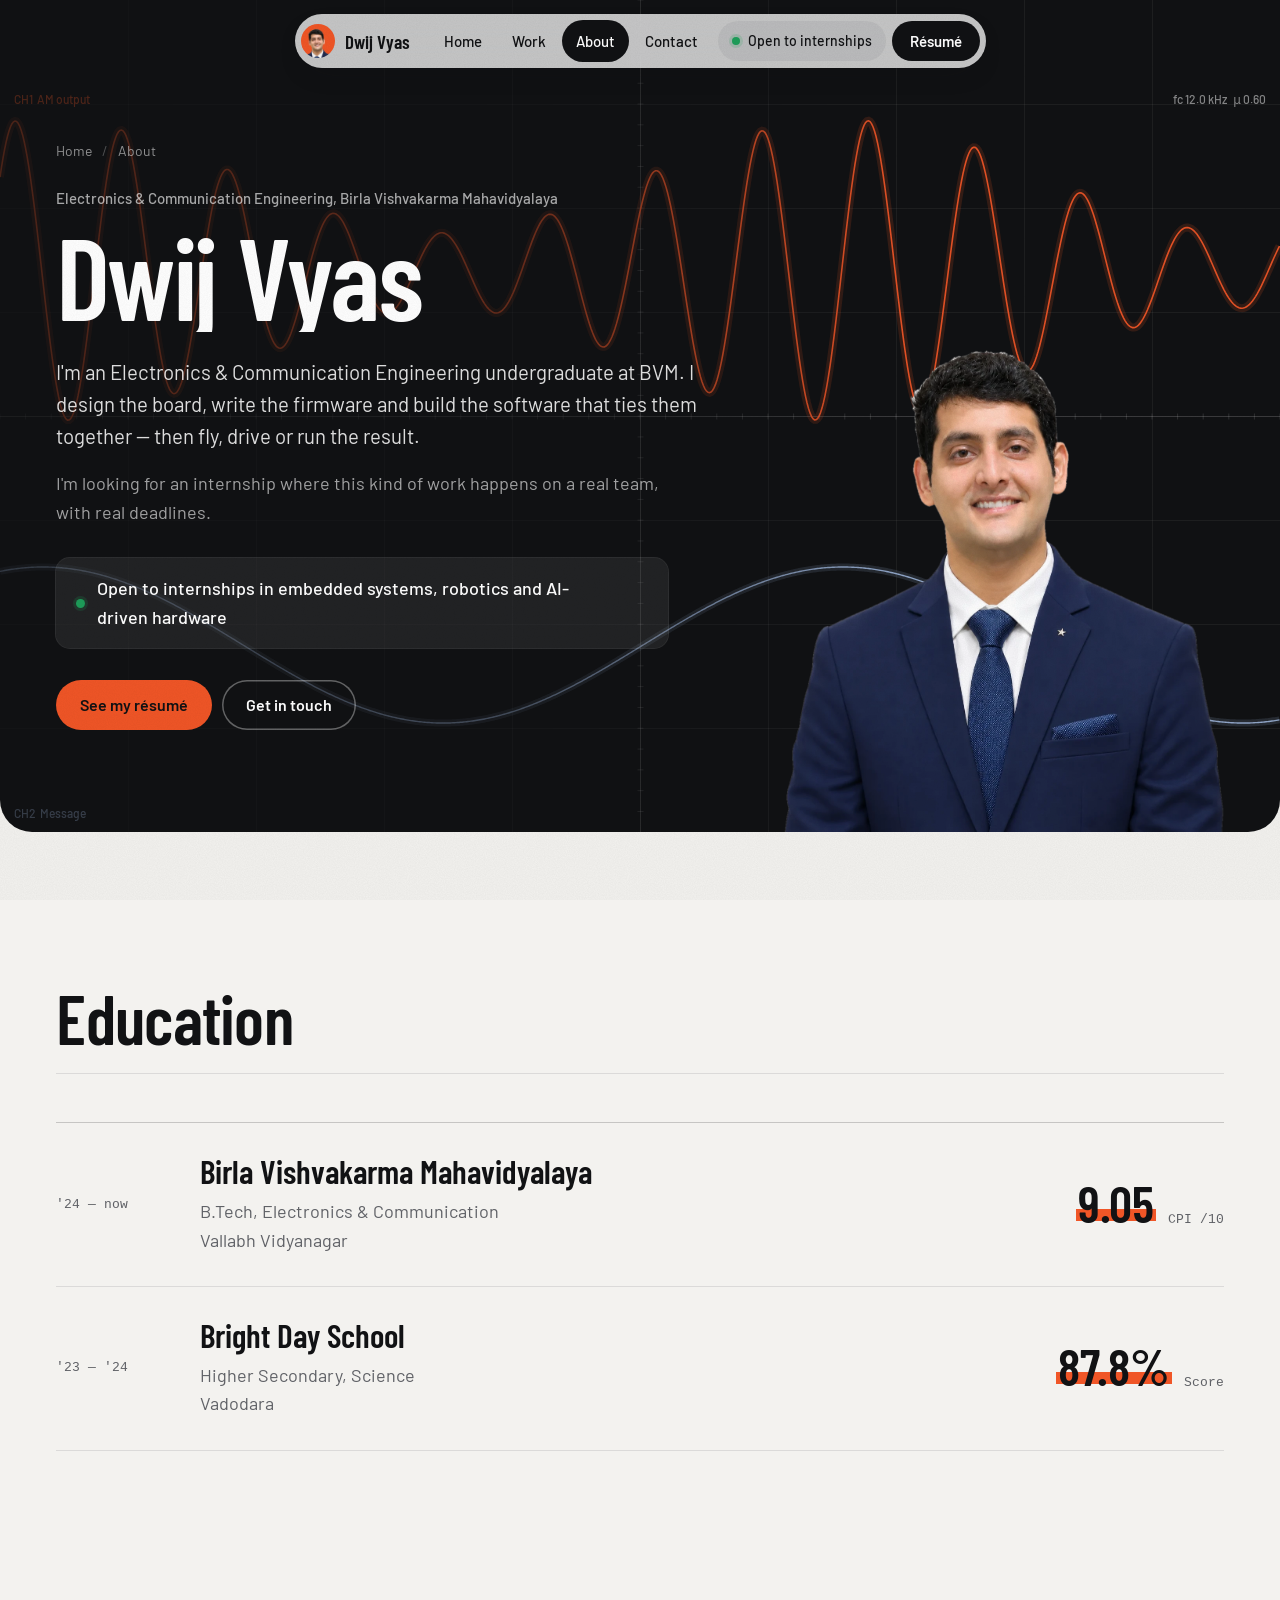
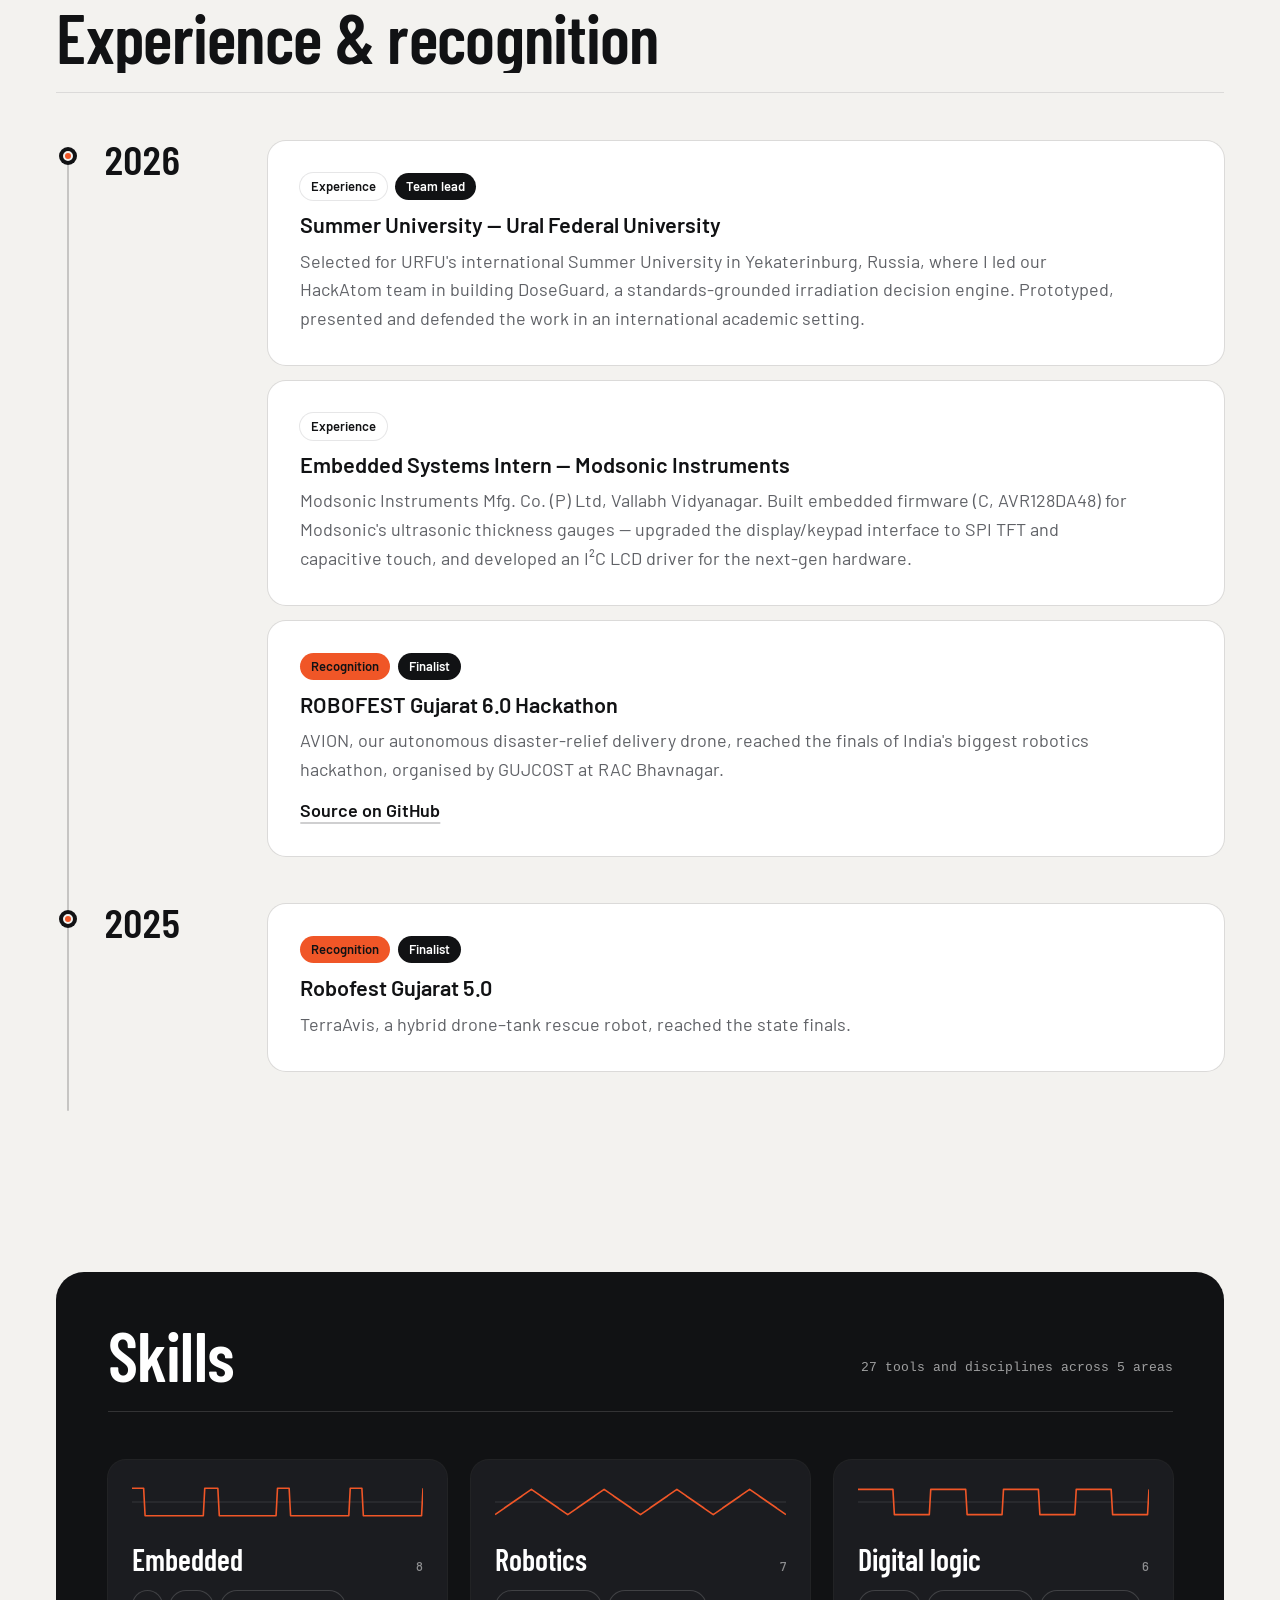
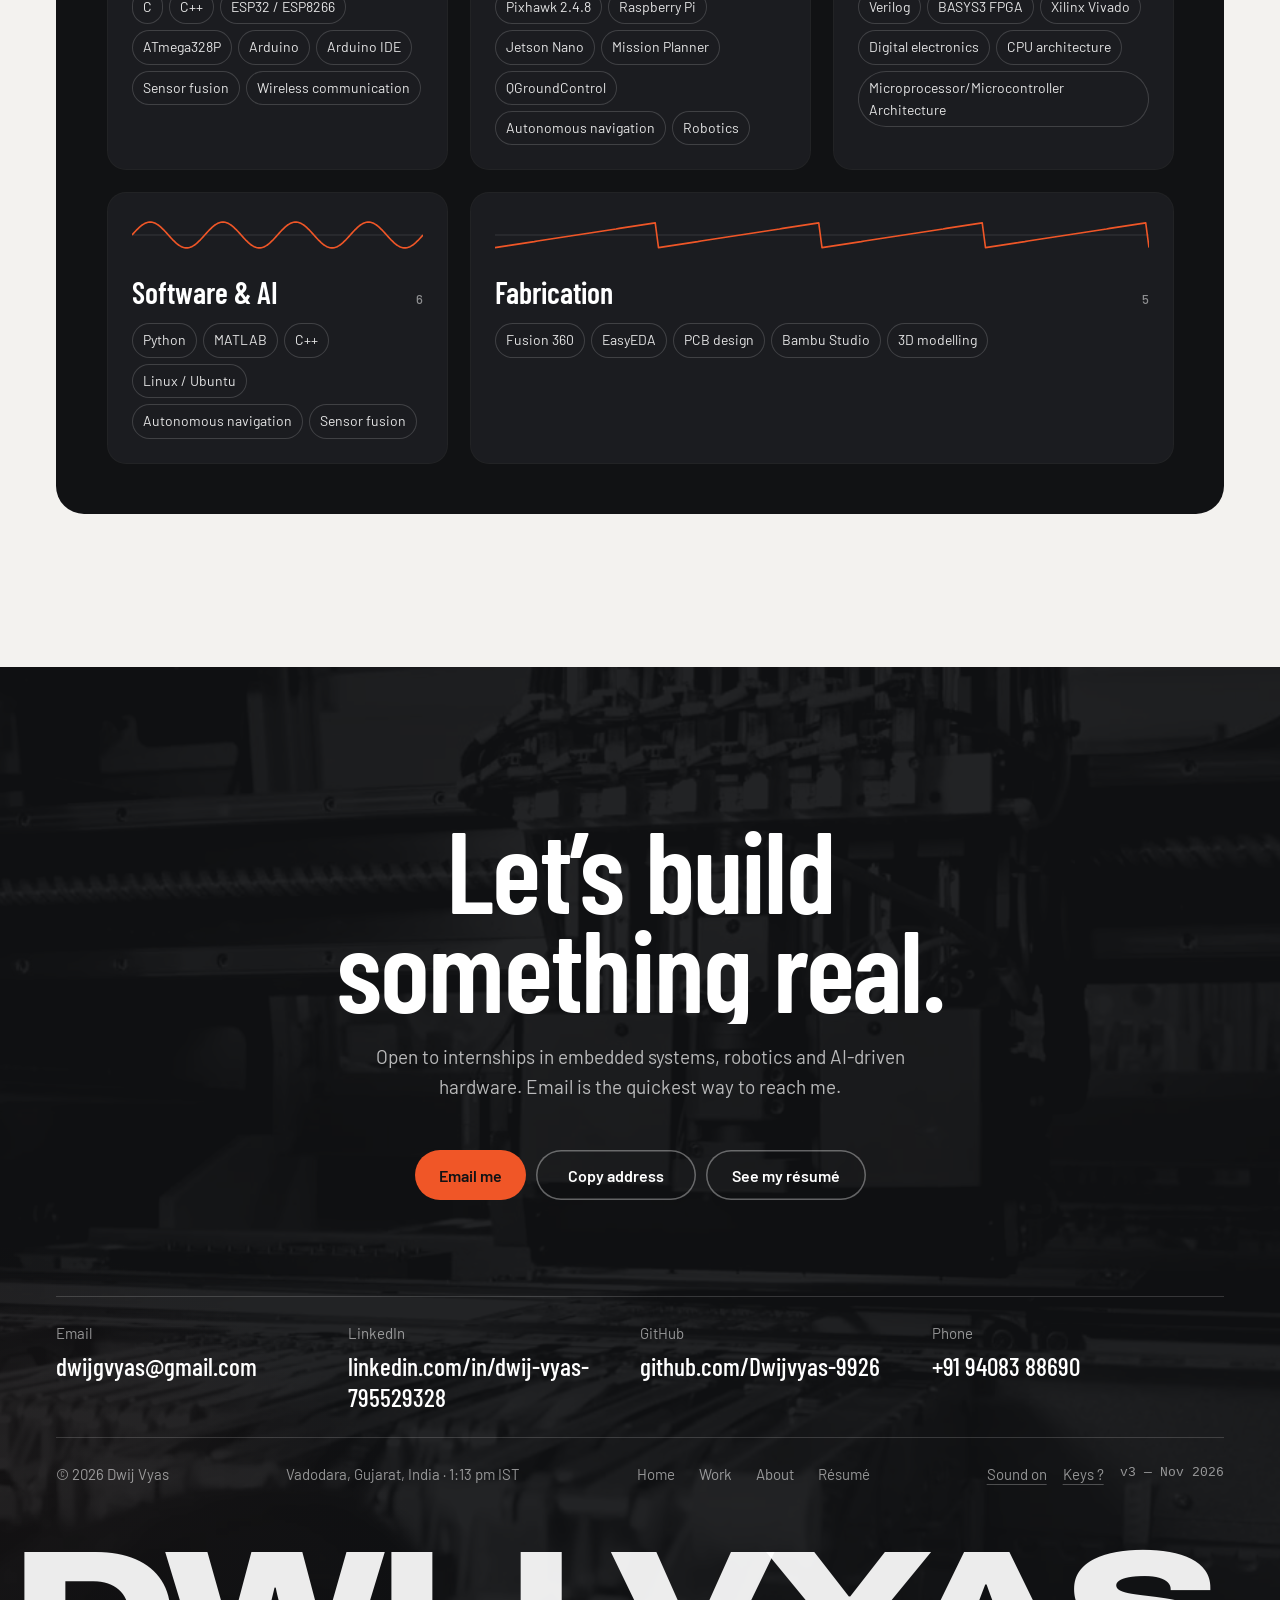
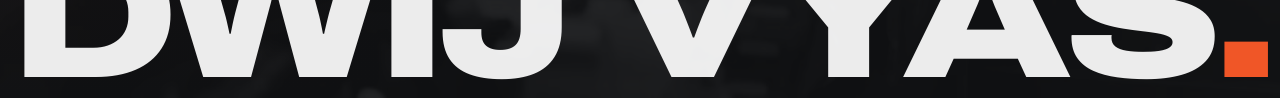
==== commit cb37f552: "Make the site fast; tidy the repository Loading: content.json is requested from the <head> of every " ====
--- a/about.html
+++ b/about.html
@@ -30,6 +30,7 @@
 <link rel="preload" href="./fonts/Barlow-400.woff2" as="font" type="font/woff2" crossorigin>
 <link rel="preload" href="./fonts/BenchMono-400.woff2" as="font" type="font/woff2" crossorigin>
 <link rel="preload" href="./assets/portrait-hero.webp" as="image">
+<script>window.__content=fetch("./content.json").then(function(r){return r.ok?r.json():null}).catch(function(){return null})</script>
 <link rel="stylesheet" href="./vendor/lenis/lenis.css">
 <link rel="stylesheet" href="./assets/site.css">
 <script type="application/ld+json">
--- a/assets/site.css
+++ b/assets/site.css
@@ -67,17 +67,15 @@
 
 /* ── chrome: preloader, grain, progress, cursor ─────────── */
 .pre{position:fixed;inset:0;z-index:90;background:var(--ink);color:#fff;display:flex;flex-direction:column;justify-content:flex-end;padding:0 var(--gx) var(--s4);
-  transition:transform .9s cubic-bezier(.8,0,.2,1),visibility 0s .9s;will-change:transform}
+  transition:transform .6s cubic-bezier(.8,0,.2,1),visibility 0s .6s;will-change:transform}
 .pre.is-done{transform:translateY(-100%);visibility:hidden}
 .pre__n{font-size:clamp(64px,10vw,160px);line-height:.9;letter-spacing:-.04em;font-family:var(--cond);font-weight:600}
 .pre__n span+span{font-size:.3em;color:rgba(255,255,255,.4);margin-left:.1em;letter-spacing:0}
 .pre__w{margin-top:var(--s2);color:rgba(255,255,255,.55)}
 body.is-pre{overflow:hidden}
-.grain{position:fixed;inset:-50%;z-index:60;pointer-events:none;opacity:.045;mix-blend-mode:multiply;
-  background-image:url("data:image/svg+xml,%3Csvg xmlns='http://www.w3.org/2000/svg' width='280' height='280'%3E%3Cfilter id='n'%3E%3CfeTurbulence type='fractalNoise' baseFrequency='.9' numOctaves='3' stitchTiles='stitch'/%3E%3CfeColorMatrix values='0 0 0 0 0 0 0 0 0 0 0 0 0 0 0 0 0 0 .9 0'/%3E%3C/filter%3E%3Crect width='100%25' height='100%25' filter='url(%23n)'/%3E%3C/svg%3E");
-  animation:grain 1.2s steps(4) infinite}
-@media (pointer:coarse){.grain{animation:none;opacity:.035}}
-@keyframes grain{0%{transform:translate(0,0)}25%{transform:translate(-3%,2%)}50%{transform:translate(2%,-3%)}75%{transform:translate(-1%,-1%)}100%{transform:translate(3%,2%)}}
+.grain{position:fixed;inset:0;z-index:60;pointer-events:none;opacity:.05;
+  background-image:url("data:image/svg+xml,%3Csvg xmlns='http://www.w3.org/2000/svg' width='220' height='220'%3E%3Cfilter id='n'%3E%3CfeTurbulence type='fractalNoise' baseFrequency='.9' numOctaves='2' stitchTiles='stitch'/%3E%3CfeColorMatrix values='0 0 0 0 0 0 0 0 0 0 0 0 0 0 0 0 0 0 .9 0'/%3E%3C/filter%3E%3Crect width='100%25' height='100%25' filter='url(%23n)'/%3E%3C/svg%3E")}
+
 .prog{position:fixed;left:0;right:0;top:0;height:2px;z-index:45;pointer-events:none}
 .prog i{display:block;height:100%;background:var(--accent);transform:scaleX(0);transform-origin:0 50%}
 .cur{position:fixed;left:0;top:0;z-index:95;pointer-events:none;opacity:0;transition:opacity .3s;will-change:transform}
@@ -151,9 +149,9 @@
 /* masked line reveals */
 .line{display:block;overflow:hidden;padding-bottom:.06em;margin-bottom:-.06em}
 .line>span{display:block}
-.rv .line>span{transform:translateY(105%);transition:transform 1.1s var(--ease)}
+.rv .line>span{transform:translateY(105%);transition:transform .8s var(--ease)}
 .rv.in .line>span{transform:none}
-.fade{opacity:0;transform:translateY(18px);transition:opacity .9s var(--ease),transform 1s var(--ease)}
+.fade{opacity:0;transform:translateY(12px);transition:opacity .55s var(--ease),transform .6s var(--ease)}
 .fade.in{opacity:1;transform:none}
 
 /* ── project card (home + work) ─────────────────────────── */
@@ -167,7 +165,7 @@
 .pcard__go svg{width:18px;height:18px;stroke:var(--ink);fill:none;stroke-width:1.8;stroke-linecap:round;stroke-linejoin:round}
 .pcard:hover .pcard__go,.pcard:focus-visible .pcard__go{opacity:1;transform:none}
 .pcard__body{padding-top:var(--s3);display:grid;grid-template-columns:minmax(0,1fr) auto;column-gap:var(--s3);row-gap:6px}
-.pcard__n{position:absolute;left:16px;top:14px;z-index:1;color:#fff;font-family:var(--mono);font-size:13px;padding:6px 9px;border-radius:999px;background:rgba(17,18,20,.55);-webkit-backdrop-filter:blur(6px);backdrop-filter:blur(6px)}
+.pcard__n{position:absolute;left:16px;top:14px;z-index:1;color:#fff;font-family:var(--mono);font-size:13px;padding:6px 9px;border-radius:999px;background:rgba(17,18,20,.7)}
 .pcard__t{font:600 clamp(30px,2.6vw,40px)/1 var(--cond);letter-spacing:-.005em}
 .pcard__s{grid-column:1;font-size:17px;color:var(--ink-2);line-height:1.45}
 .pcard__cat{grid-column:2;grid-row:1;align-self:center;font-size:var(--t-label);font-weight:600;padding:7px 11px;border-radius:999px;background:var(--card);box-shadow:0 0 0 1px var(--line);white-space:nowrap}
@@ -218,7 +216,7 @@
 @keyframes vt-in{from{opacity:0;transform:translateY(16px)}}
 
 /* ── home ───────────────────────────────────────────────── */
-#blob{position:absolute;inset:0;width:100%;height:100%;z-index:0;display:block;opacity:0;transition:opacity 1.6s var(--ease) .2s;pointer-events:none}
+#blob{position:absolute;inset:0;width:100%;height:100%;z-index:0;display:block;opacity:0;transition:opacity .8s var(--ease);pointer-events:none}
 #blob.is-ready{opacity:1}
 .hero{position:relative;height:100vh;height:100svh;min-height:640px;overflow:hidden;
   background:radial-gradient(ellipse 46% 62% at 50% 78%,#FFFFFF 0%,rgba(255,255,255,0) 72%)}
@@ -238,7 +236,7 @@
 .hero__portrait{position:absolute;left:50%;bottom:0;z-index:1;margin:0;height:min(84svh,1000px);aspect-ratio:1123/1230;translate:-50% 0;will-change:transform}
 .hero__portrait img{width:100%;height:100%;object-fit:contain;object-position:50% 100%}
 .hero__meta{position:absolute;top:50%;z-index:3;width:min(280px,22vw)}
-.plate{margin:0;border-radius:14px;background:rgba(255,255,255,.62);-webkit-backdrop-filter:blur(14px) saturate(1.3);backdrop-filter:blur(14px) saturate(1.3);box-shadow:0 0 0 1px rgba(17,18,20,.08),0 18px 40px -28px rgba(17,18,20,.35);overflow:hidden}
+.plate{margin:0;border-radius:14px;background:rgba(255,255,255,.86);box-shadow:0 0 0 1px rgba(17,18,20,.08),0 18px 40px -28px rgba(17,18,20,.35);overflow:hidden}
 .plate>div{padding:12px 16px}
 .plate>div+div{border-top:1px solid var(--line)}
 .plate dt{color:var(--ink-2);font-size:12px;margin-bottom:5px}
@@ -257,7 +255,7 @@
 .pre .hero__portrait img{opacity:0;transform:translateY(6%) scale(1.04);filter:blur(12px)}
 .go .hero__portrait img{opacity:1;transform:none;filter:none;transition:opacity 1.3s var(--ease) .3s,transform 1.9s var(--ease) .3s,filter 1.3s var(--ease) .3s}
 .pre .hero__meta,.pre .hero__foot,.pre .hero__scroll{opacity:0;transform:translateY(14px)}
-.go .hero__meta,.go .hero__foot,.go .hero__scroll{opacity:1;transform:none;transition:opacity 1s var(--ease) .9s,transform 1.1s var(--ease) .9s}
+.go .hero__meta,.go .hero__foot,.go .hero__scroll{opacity:1;transform:none;transition:opacity .7s var(--ease) .35s,transform .8s var(--ease) .35s}
 .hero__scroll{position:absolute;left:var(--gx);bottom:clamp(26px,5vh,52px);z-index:3;display:flex;align-items:center;gap:10px;color:var(--ink-2)}
 .hero__scroll i{display:block;width:1px;height:40px;background:var(--line-2);position:relative;overflow:hidden}
 .hero__scroll i::after{content:"";position:absolute;left:0;top:-100%;width:100%;height:100%;background:var(--ink);animation:scrollhint 2.2s var(--ease) infinite}
@@ -523,7 +521,7 @@
 .vband{position:relative;margin-top:var(--sect);margin-bottom:0;overflow:hidden;min-height:clamp(480px,78vh,760px);display:flex;align-items:flex-end;color:#fff;background:#0B0C0E}
 .vband .vbg{filter:grayscale(1) contrast(1.15) brightness(.9);height:120%;top:-10%;will-change:transform}
 .vband::after{content:"";position:absolute;inset:0;background:linear-gradient(0deg,rgba(10,11,13,.9) 0%,rgba(10,11,13,.4) 50%,rgba(10,11,13,.15) 100%),linear-gradient(90deg,rgba(10,11,13,.5) 0%,rgba(10,11,13,0) 60%)}
-.vband__in{position:relative;z-index:1;padding-top:clamp(28px,4vw,56px);padding-bottom:clamp(40px,6vw,80px);max-width:none}
+.vband__in{position:relative;z-index:1;width:100%;padding-top:clamp(28px,4vw,56px);padding-bottom:clamp(40px,6vw,80px);max-width:none}
 .vband__in>*{max-width:44em}
 .vband h2{font:600 clamp(48px,6vw,96px)/.9 var(--cond);letter-spacing:-.015em}
 .vband p{margin-top:var(--s2);font-size:var(--t-lead);color:rgba(255,255,255,.78);max-width:30em}
@@ -574,6 +572,7 @@
 .row__m,.row__y{color:var(--ink-2)}
 .row__r{display:flex;justify-content:space-between;align-items:center;gap:12px;color:var(--ink-2)}
 .row__r i{width:36px;height:36px;border-radius:50%;flex:none;display:grid;place-items:center;box-shadow:inset 0 0 0 1px var(--line-2);transition:background-color .3s,color .3s,transform .4s var(--ease)}
+.row__r i{margin-left:auto}
 .row__r svg{width:16px;height:16px;stroke:currentColor;fill:none;stroke-width:1.8;stroke-linecap:round;stroke-linejoin:round}
 .row__a:hover .row__r i{background:var(--ink);color:#fff;transform:rotate(45deg)}
 .row__thumb{display:none}
@@ -594,7 +593,7 @@
 .work-rows .pcard{display:none}
 
 /* ── how a system comes together: the aircraft, annotated ── */
-.sys{position:relative;height:300vh;margin-top:var(--sect)}
+.sys{position:relative;height:230vh;margin-top:var(--sect)}
 .sys__stage{position:sticky;top:0;height:100vh;height:100svh;display:flex;align-items:center;overflow:hidden;background:radial-gradient(ellipse 42% 46% at 66% 48%,#fff 0%,rgba(255,255,255,0) 70%)}
 .sys__in{display:grid;grid-template-columns:minmax(0,4fr) minmax(0,8fr);gap:clamp(24px,4vw,64px);align-items:center;width:100%}
 .sys__text h2{font:600 clamp(40px,4.4vw,68px)/.92 var(--cond);letter-spacing:-.01em}
@@ -609,7 +608,7 @@
 .sys .sys__note.is-on p{display:block}
 .sys__links{display:flex;gap:8px;flex-wrap:wrap;margin-top:var(--s3)}
 .sys__scene{position:relative;height:min(86svh,820px)}
-#droneCanvas{position:absolute;inset:0;width:100%;height:100%;display:block;opacity:0;transition:opacity 1.2s var(--ease)}
+#droneCanvas{position:absolute;inset:0;width:100%;height:100%;display:block;opacity:0;transition:opacity .5s var(--ease)}
 .sys--drone #droneCanvas{opacity:1}
 .sys__cap{position:absolute;right:0;top:4px;color:var(--ink-2);font-size:12px;opacity:0;transition:opacity .8s}
 .sys--drone .sys__cap{opacity:1}
@@ -695,8 +694,6 @@
 .keys dl>div{display:flex;justify-content:space-between;gap:var(--s3);padding:8px 0;border-top:1px solid rgba(255,255,255,.12);font-size:var(--t-small)}
 .keys kbd{font:400 13px var(--mono);padding:3px 8px;border-radius:6px;background:rgba(255,255,255,.1);box-shadow:inset 0 -1px 0 rgba(255,255,255,.2)}
 .strip__f.is-color img{filter:none;transform:scale(1.04)}
-.sect,.strip,.vband{content-visibility:auto;contain-intrinsic-size:auto 800px}
-.sys{content-visibility:visible}
 @media (max-width:700px){.foot__tools{width:100%}}
 
 /* ── résumé page + 404 ────────────────────────────────── */
